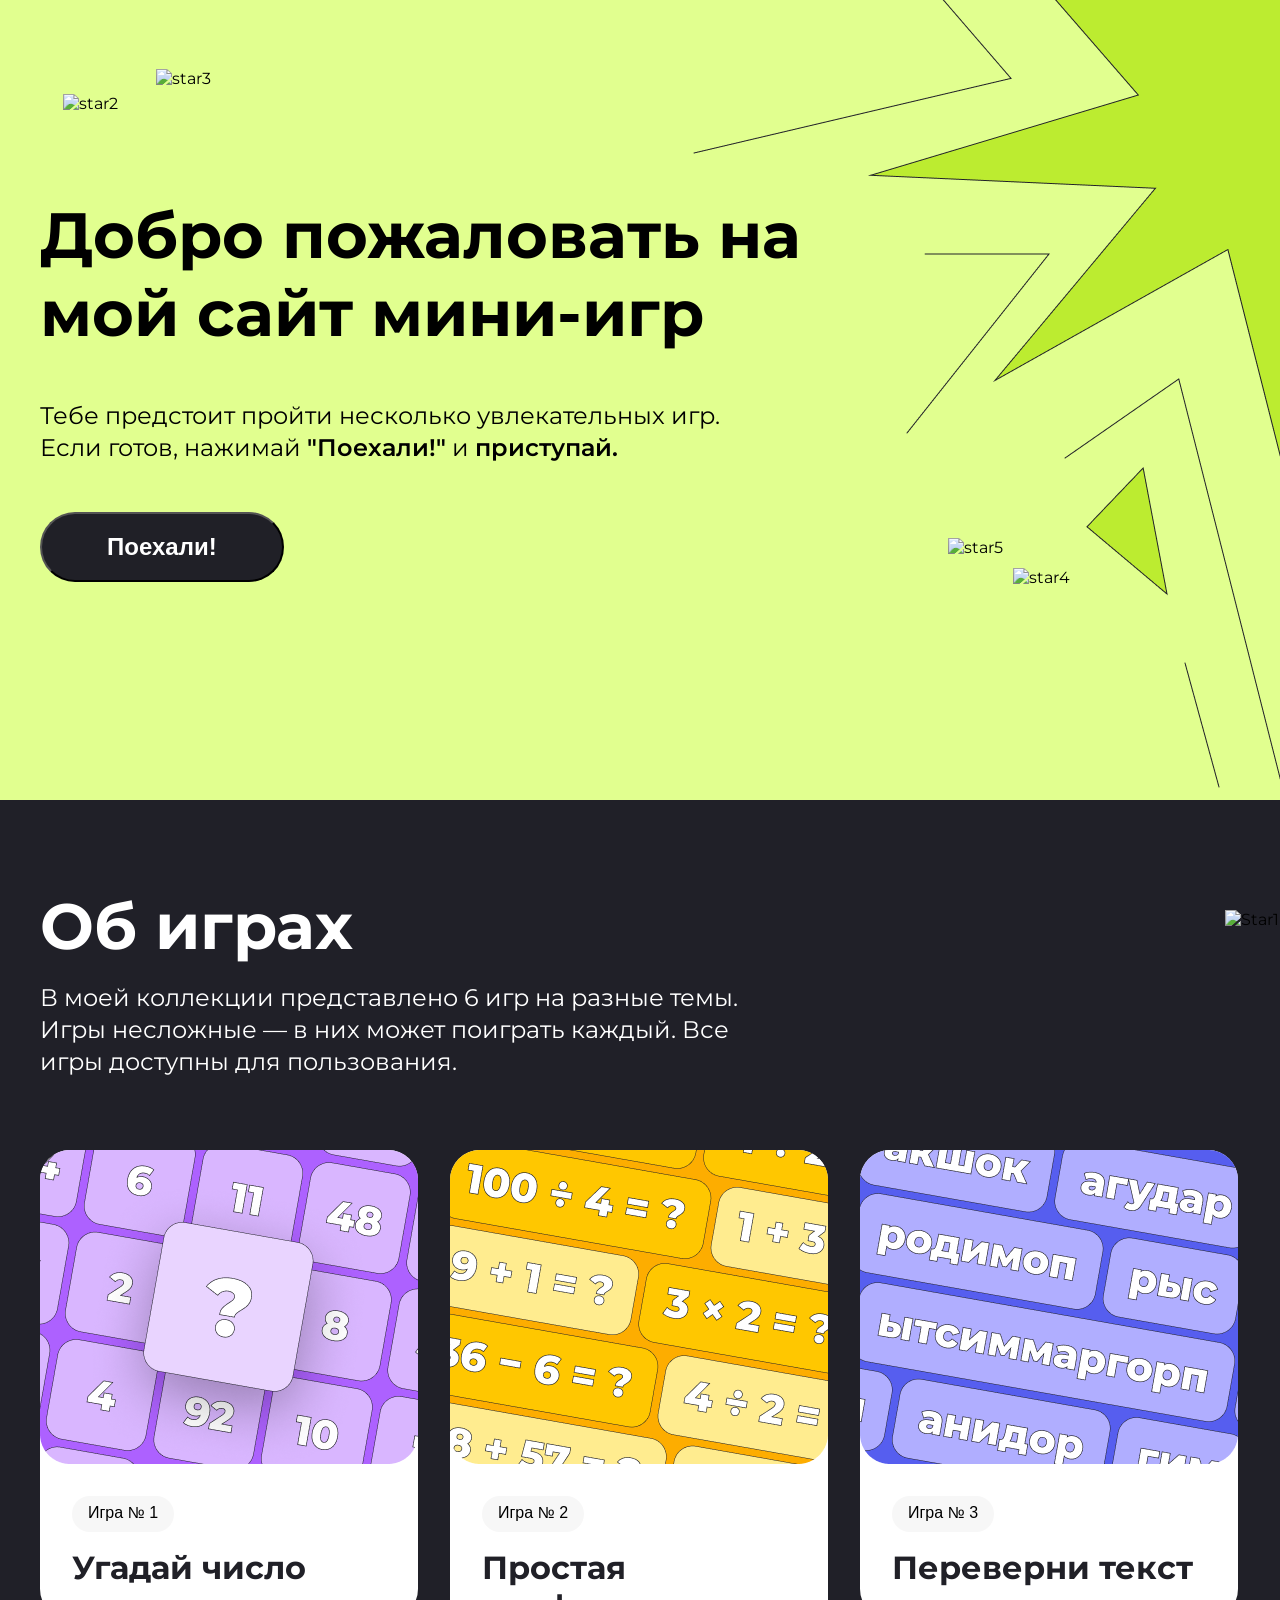
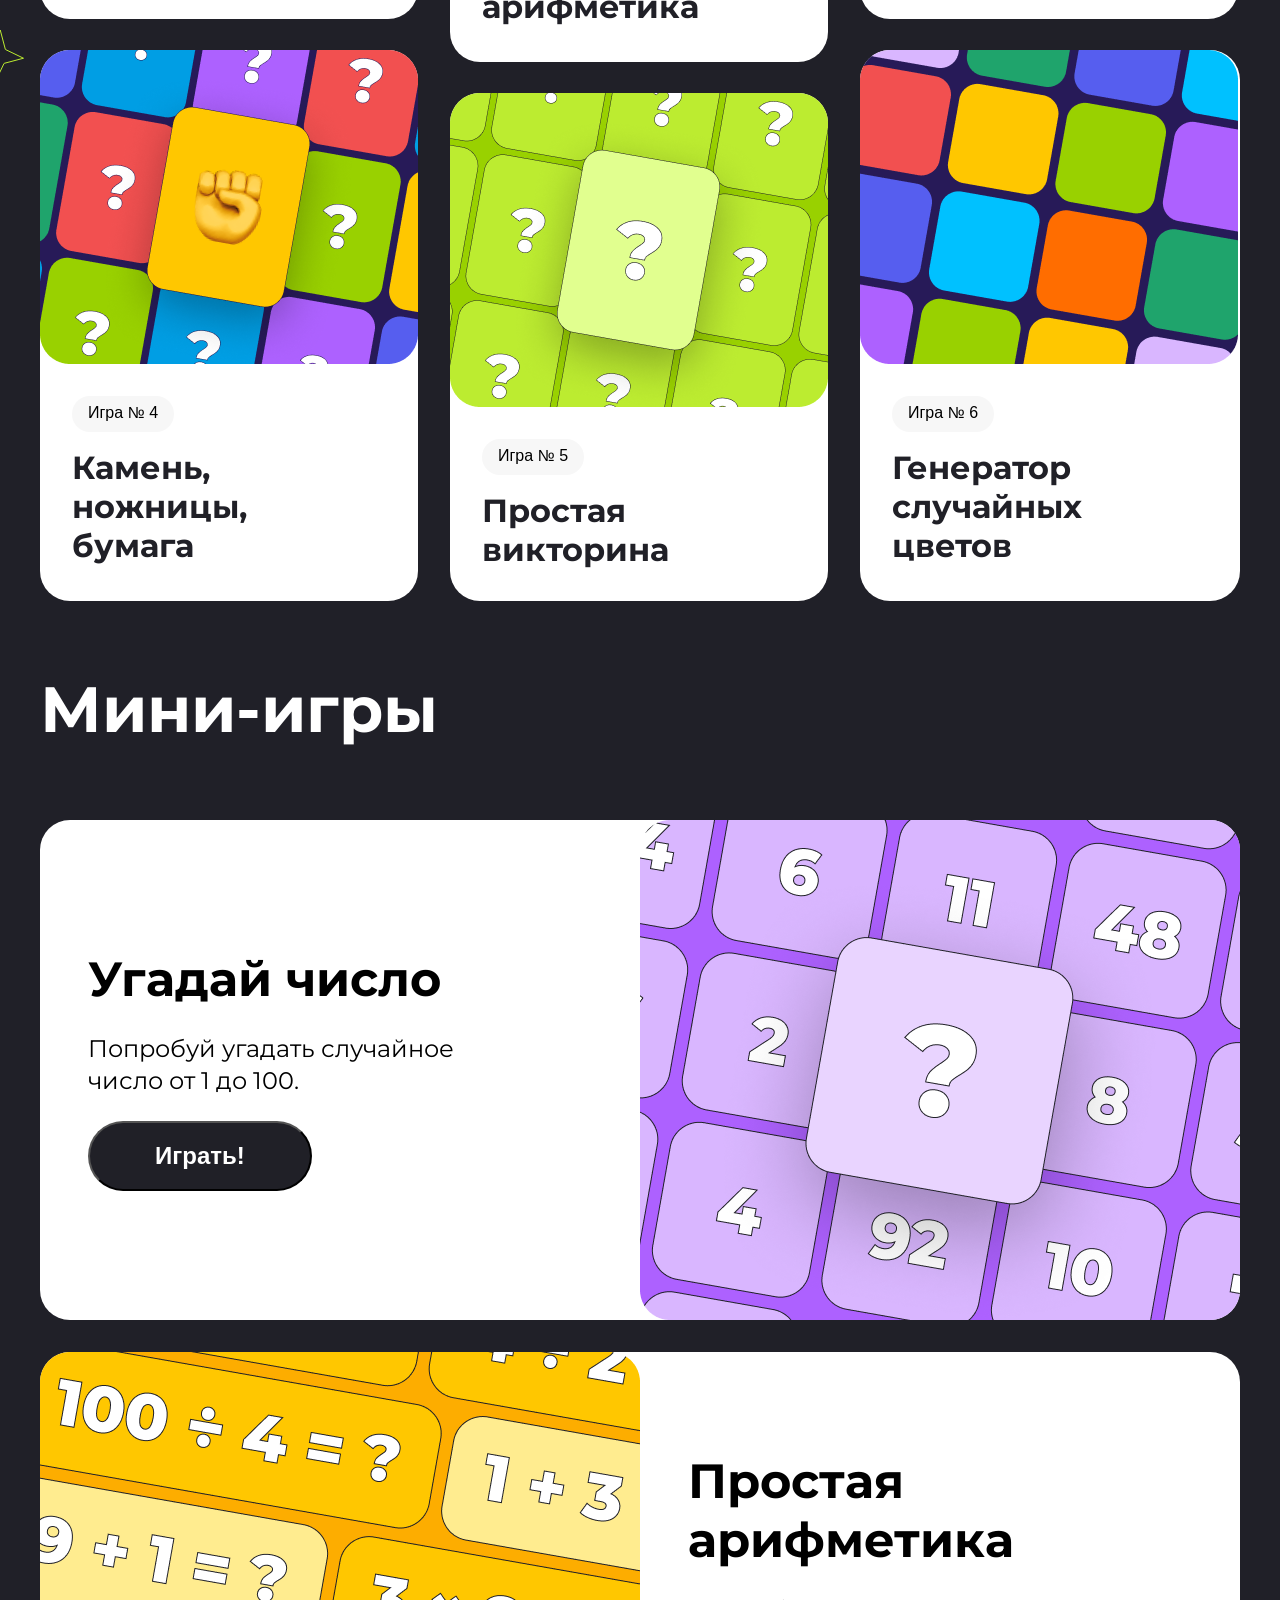
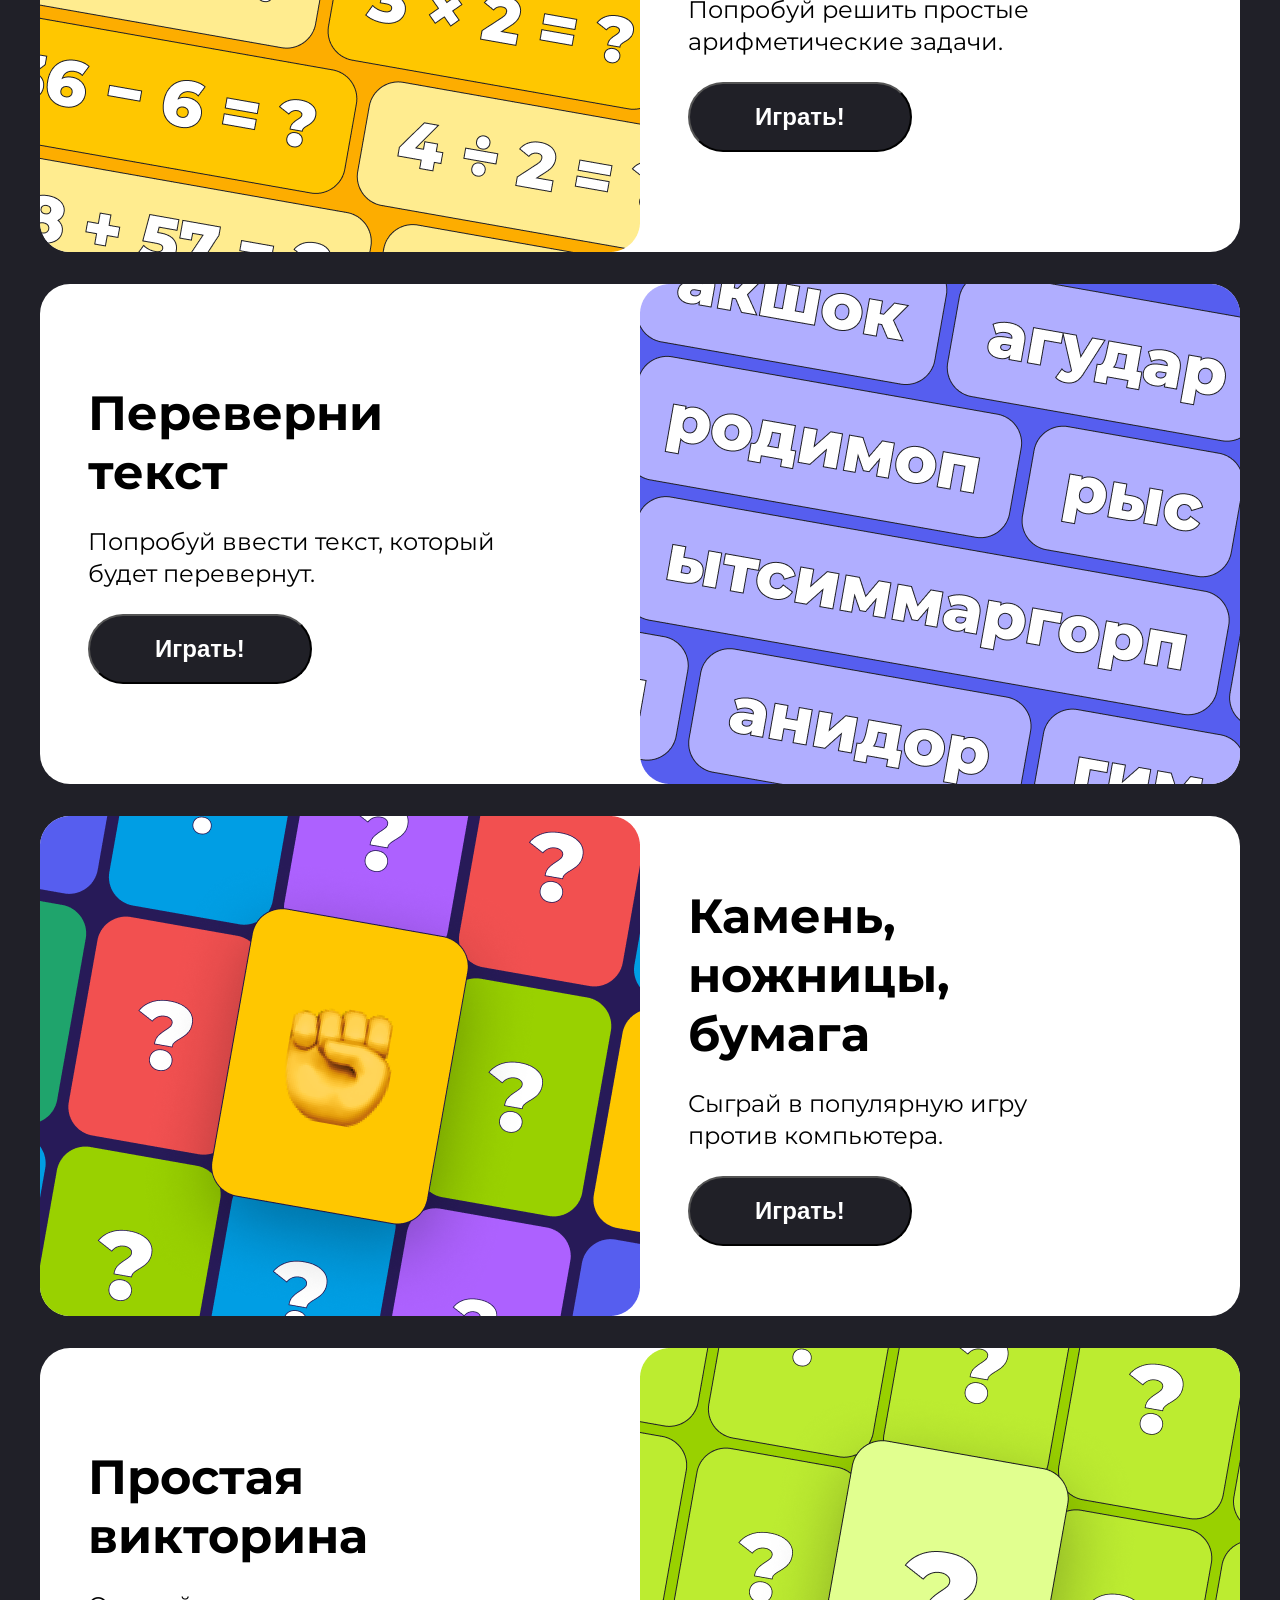
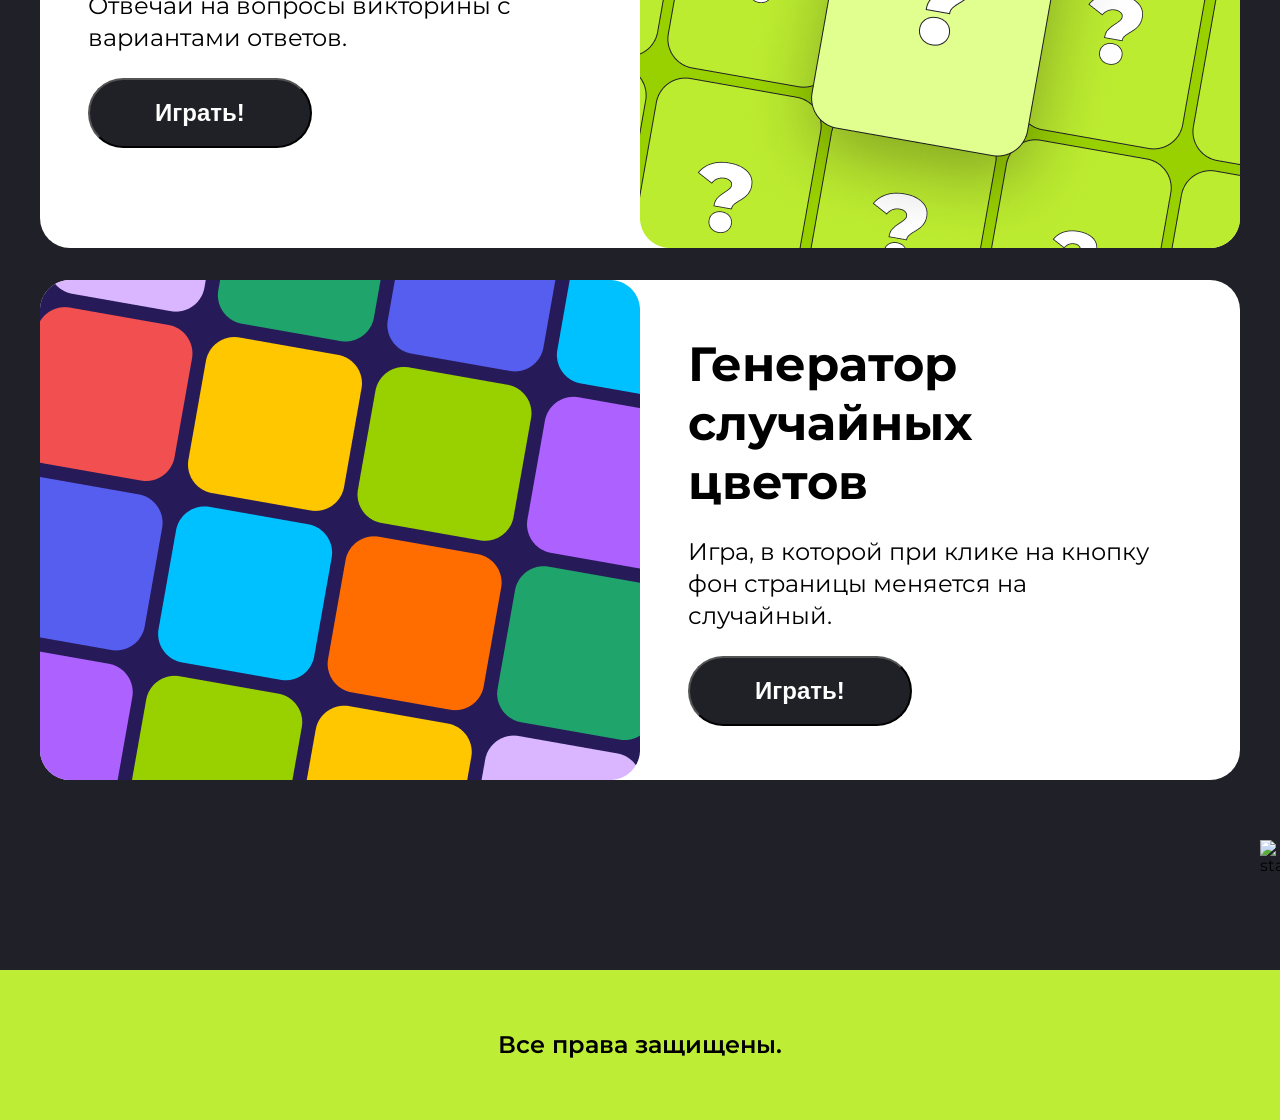
==== index.html @ 82f2ecab "Merge pull request #1 from albahm74/HomeWorkJS-1 Created site for HW-1" ====
<!DOCTYPE html>
<html lang="en">
<head>
    <meta charset="UTF-8">
    <meta name="viewport" content="width=device-width, initial-scale=1.0">
    <title>MiniGamesDoc</title>
    <link rel="preconnect" href="https://fonts.googleapis.com">
    <link rel="preconnect" href="https://fonts.gstatic.com" crossorigin>
    <link href="https://fonts.googleapis.com/css2?family=Montserrat:wght@400;600;700&display=swap" rel="stylesheet">
    <link rel="stylesheet" href="style.css">
</head>
<body>
    <header class="top center">                                    
                    <div class="top__content">
                         <h1 class="top__title">Добро пожаловать
                        на мой сайт мини-игр</h1>
                    <p class="top__text">Тебе предстоит пройти несколько увлекательных игр.
                        Если готов, нажимай <span class="top__text-span">"Поехали!"</span> и <span class="top__text-span">приступай.</span></p>
                    <a href="#textblock__title"><button class="top__button">Поехали!</button></a>
                    </div>                
                    <img class="imgstar2" src="./img/star2.svg" alt="star2"/>               
                    <img class="imgstar3" src="./img/star3.svg" alt="star3"/>            
                    <img class="imgstar5" src="./img/star5.svg" alt="star5"/>
                    <img class="imgstar4" src="./img/star4.svg" alt="star4"/>            
                    <img class="imgbigstar1" src="./img/Group1597880565.png" alt="Group1597880565">
    </header>
        <section class="aboutgames center">            
                <div class="textblock">
                    <H1 id="textblock__title" class="textblock__title">Об играх</H1>
                    <p class="textblock__text">В моей коллекции представлено 6 игр на разные темы.
                        Игры несложные — в них может поиграть каждый.               
                                 Все игры доступны для пользования.</p>
                </div>                        
                    <img class="imgstar1" src="./img/star1.png" alt="Star1">                            
            <div class="cards">
               <div class="boxduo">
                 <a href="#block1"><div class="game">
                    <img class="image" src="./img/ОбложкаКарточки1.png" alt="ОбложкаКарточки1">
                    <div class="game__textbox">
                        <button class="game__button">Игра № 1</button>
                    <h2 class="game__title">Угадай число</h2>
                    </div>                    
                </div></a>
                <a href="#block4"><div class="game">
                    <img class="image" src="./img/ОбложкаКарточки4.png" alt="ОбложкаКарточки4">
                    <div class="game__textbox2">
                        <button class="game__button">Игра № 4</button>
                    <h2 class="game__title">Камень, ножницы, бумага</h2>
                    </div>
                </div></a>
               </div>
                <div class="boxduo">
                    <a href="#block2"><div class="game">
                    <img class="image" src="./img/ОбложкаКарточки2.png" alt="ОбложкаКарточки2">
                    <div class="game__textbox2">
                        <button class="game__button">Игра № 2</button>
                    <h2 class="game__title">Простая арифметика</h2>
                    </div>
                </div></a>
                    <a href="#block5"><div class="game">
                    <img class="image" src="./img/ОбложкаКарточки5.png" alt="ОбложкаКарточки5">
                    <div class="game__textbox">
                        <button class="game__button">Игра № 5</button>
                    <h2 class="game__title">Простая викторина</h2>
                    </div>
                </div></a>
                </div>
                <div class="boxduo">
                    <a href="#block3"><div class="game">
                    <img class="image" src="./img/ОбложкаКарточки3.png" alt="ОбложкаКарточки3">
                    <div class="game__textbox">
                        <button class="game__button">Игра № 3</button>
                    <h2 class="game__title">Переверни текст</h2>
                    </div>
                </div></a>                
                <a href="#block6"><div class="game">
                    <img class="image" src="./img/ОбложкаКарточки6.png" alt="ОбложкаКарточки6">
                    <div class="game__textbox2">
                        <button class="game__button">Игра № 6</button>
                    <h2 class="game__title">Генератор случайных цветов</h2>
                    </div>
                </div></a>
                </div>                
                <img class="imgstar11" src="./img/Star11.svg" alt="star11">                
                <img class="imgstar12" src="./img/Star12.svg" alt="star12">                               
            </div>
        </section>
        <section class="minigames center">
            <h1 class="title">Мини-игры</h1>            
            <div class="content">
            <div id="block1" class="block1">
                <div class="block1__box1">
                    <h2 class="block1__title">Угадай число</h2>
                    <p class="block1__description">Попробуй угадать случайное число от 1 до 100.</p>
                    <button class="block1__button">Играть!</button>
                </div>
                <img class="imageMG" src="./img/ОбложкаКарточкиГ1.png" alt="ОбложкаКарточкиГ1">
            </div>
            <div id="block2" class="block2">
                <img class="imageMG" src="./img/ОбложкаКарточкиГ2.png" alt="ОбложкаКарточкиГ2">
                <div class="block2__box2">
                    <h2 class="block2__title">Простая арифметика</h2>
                    <p class="block2__description">Попробуй решить простые арифметические задачи.</p>
                    <button class="block2__button">Играть!</button>
                </div>                
            </div>
            <div id="block3" class="block3">
                <div class="block3__box3">
                    <h2 class="block3__title">Переверни текст</h2>
                    <p class="block3__description">Попробуй ввести текст, который будет перевернут.</p>
                    <button class="block3__button">Играть!</button>
                </div>
                <img class="imageMG" src="./img/ОбложкаКарточкиГ3.png" alt="ОбложкаКарточкиГ3">
            </div>
            <div id="block4" class="block4">
                <img class="imageMG" src="./img/ОбложкаКарточкиГ4.png" alt="ОбложкаКарточкиГ4">
                <div class="block4__box4">
                    <h2 class="block4__title">Камень, ножницы, бумага</h2>
                    <p class="block4__description">Сыграй в популярную игру против компьютера.</p>
                    <button class="block4__button">Играть!</button>
                </div>                
            </div>
            <div id="block5" class="block5">
                <div class="block5__box5">
                    <h2 class="block5__title">Простая викторина</h2>
                    <p class="block5__description">Отвечай на вопросы викторины с вариантами ответов.</p>
                    <button class="block5__button">Играть!</button>
                </div>
                <img class="imageMG" src="./img/ОбложкаКарточкиГ5.png" alt="ОбложкаКарточкиГ5">
            </div>
            <div id="block6" class="block6">
                <img class="imageMG" src="./img/ОбложкаКарточкиГ6.png" alt="ОбложкаКарточкиГ6">
                <div class="block6__box6">
                    <h2 class="block6__title">Генератор случайных цветов</h2>
                    <p class="block6__description">Игра, в которой при клике на кнопку фон страницы меняется на случайный.</p>
                    <button class="block6__button">Играть!</button>
                </div>                
            </div>
           </div>
            <img class="imgstar7" src="./img/star7.svg" alt="star7"/>
            <img class="imgstar6" src="./img/Star6.svg" alt="Star6"/>           
            <img class="imgstar8" src="./img/Star8.svg" alt="Star8"/>              
            <img class="imgstar10" src="./img/star10.svg" alt="star10"/>                                                                                   
        </section>        
        <footer class="footer center">
            <p class="footer__text">Все права защищены.</p>
        </footer>    
</body>
</html>
---- style.css ----
* {
    margin: 0;
    padding: 0;
}

body {
    font-family: "Montserrat";
}

a {
    text-decoration: none;
}

.center {
    padding-left: calc(50% - 600px);
    padding-right: calc(50% - 600px);
}

.top {
    height: 800px;
    background-image: url(img/Rectangle\ 111002150.jpg);
}

.top__content {
    padding-top: 196px;
    padding-right: 432px;
    display: flex;
    flex-direction: column;
    justify-content: flex-start;
    gap: 48px;
}

.top__title {
    font-weight: 700;
    font-size: 64px;
    line-height: 78px;
}

.top__text {
    padding-right: 48px;
    font-weight: 400;
    font-size: 24px;
    line-height: 32px;
}

.top__text-span {
    font-weight: 600;
}

.top__button {
    padding-top: 16px;
    padding-bottom: 16px;
    padding-left: 65px;
    padding-right: 65px;
    font-size: 24px;
    font-weight: 600;
    line-height: 34px;
    border-radius: 60px;
    color: #ffffff;
    background-color: #202027;
}

.top__button:hover {
    color: #202027;
    background-color: #ffffff;
}

.imgstar2 {
    position: absolute;
    top: 94px;
    left: 63px;
}

.imgstar3 {
    position: absolute;
    top: 69px;
    left: 156px;
}

.imgstar4 {
    position: absolute;
    left: 1013px;
    top: 568px;
}

.imgstar5 {
    position: absolute;
    left: 948px;
    top: 538px;
}

.imgbigstar1 {
    position: absolute;
    top: 0;
    right: 0;
}

.aboutgames {
    position: relative;
    height: 1470px;
    background-image: url(img/Rectangle\ 111002149.jpg);
}

.textblock {  
    padding-top: 94px;
    display: flex;
    flex-direction: column;
    justify-content: flex-start;
    align-items: flex-start;
    gap: 24px;
}

.textblock__title {
    font-weight: 700;
    font-size: 64px;
    line-height: 100%;
    color: #ffffff;
}

.textblock__text {
    padding-right: 450px;
    font-weight: 400;
    font-size: 24px;
    line-height: 32px;
    color: #ffffff;
}

.imgstar1 {
    position: absolute;
    top: 110px;
    right: 1px;
    z-index: 0;
}

.cards {
    position: relative;
    padding-top: 72px;
    display: flex;
    justify-content: center;
    gap: 32px;
}

.boxduo {
    display: flex;
    flex-direction: column;
    justify-content: flex-start;
    align-items: flex-start;
    gap: 31px;
}

.game {
    display: flex;
    flex-direction: column;
    justify-content: flex-start;
    align-items: flex-start;
    background-color: #ffffff;
    border-radius: 30px;
}

.game:hover {
    transform: scale(1.1);
}

.game__textbox {
    display: flex;
    flex-direction: column;
    justify-content: flex-start;
    align-items: flex-start;
    gap: 16px;
    margin-left: 32px;
    margin-right: 32px;
    margin-top: 32px;
    margin-bottom: 32px;
}

.game__title {
    font-weight: 700;
    font-size: 32px;
    line-height: 39px;
    color: #202027;
}

.game__button {
    padding-top: 8px;
    padding-bottom: 10px;
    padding-right: 16px;
    padding-left: 16px;
    font-weight: 500;
    font-size: 16px;
    line-height: 18px;
    border-radius: 52px;
    background-color: #f7f7f7;
    border: none;
}

.game__textbox2 {
    display: flex;
    flex-direction: column;
    justify-content: flex-start;
    align-items: flex-start;
    gap: 16px;
    margin-left: 32px;
    padding-right: 48px;
    margin-top: 32px;
    margin-bottom: 36px;
}

.imgstar11 {
    position: absolute;
    left: -80px;
    top: 490px;
}

.imgstar12 {
    position: absolute;
    left: -70px;
    top: 550px;
}

.minigames {
    position: relative;
    height: 3500px;
    background-image: url(img/Rectangle\ 111002146.jpg);
}

.title {
    padding-bottom: 72px;
    font-weight: 700;
    font-size: 64px;
    line-height: 78px;
    color: #ffffff;
}

.content {
    display: flex;
    flex-direction: column;
    justify-content: flex-start;
    align-items: flex-start;
    gap: 32px;
}

.block1 {
    display: flex;
    justify-content: flex-end;
    align-items: center;
    background-color: #ffffff;
    border-radius: 30px;
}

.block1__box1 {
    display: flex;
    flex-direction: column;
    align-items: flex-start;
    gap: 24px;
    padding-left: 48px;
    padding-right: 128px;
}

.block1__title {
    font-weight: 700;
    font-size: 48px;
    line-height: 59px;
}

.block1__description {
    font-weight: 400;
    font-size: 24px;
    line-height: 32px;
}

.block1__button {
    font-weight: 600;
    font-size: 24px;
    line-height: 34px;
    border-radius: 60px;
    color: #ffffff;
    background-color: #202027;
    padding-top: 16px;
    padding-bottom: 16px;
    padding-left: 65px;
    padding-right: 65px;
}

.block1__button:hover {
    color: #202027;
    background-color: #ffffff;
}

.block2 {
    display: flex;
    justify-content: space-between;
    align-items: center;
    background-color: #ffffff;
    border-radius: 30px;
}

.block2__box2 {
    display: flex;
    flex-direction: column;
    align-items: flex-start;
    gap: 24px;
    padding-left: 48px;
    padding-right: 118px;
}

.block2__title {
    font-weight: 700;
    font-size: 48px;
    line-height: 59px;
}

.block2__description {
    font-weight: 400;
    font-size: 24px;
    line-height: 32px;
}

.block2__button {
    font-weight: 600;
    font-size: 24px;
    line-height: 34px;
    border-radius: 60px;
    color: #ffffff;
    background-color: #202027;
    padding-top: 16px;
    padding-bottom: 16px;
    padding-left: 65px;
    padding-right: 65px;
}

.block2__button:hover {
    color: #202027;
    background-color: #ffffff;
}

.block3 {
    display: flex;
    justify-content: flex-end;
    align-items: center;
    background-color: #ffffff;
    border-radius: 30px;
}

.block3__box3 {
    display: flex;
    flex-direction: column;
    align-items: flex-start;
    gap: 24px;
    padding-left: 48px;
    padding-right: 128px;
}

.block3__title {
    font-weight: 700;
    font-size: 48px;
    line-height: 59px;
}

.block3__description {
    font-weight: 400;
    font-size: 24px;
    line-height: 32px;
}

.block3__button {
    font-weight: 600;
    font-size: 24px;
    line-height: 34px;
    border-radius: 60px;
    color: #ffffff;
    background-color: #202027;
    padding-top: 16px;
    padding-bottom: 16px;
    padding-left: 65px;
    padding-right: 65px;
}

.block3__button:hover {
    color: #202027;
    background-color: #ffffff;
}

.block4 {
    display: flex;
    justify-content: space-between;
    align-items: center;
    background-color: #ffffff;
    border-radius: 30px;
}

.block4__box4 {
    display: flex;
    flex-direction: column;
    align-items: flex-start;
    gap: 24px;
    padding-left: 48px;
    padding-right: 118px;
}

.block4__title {
    font-weight: 700;
    font-size: 48px;
    line-height: 59px;
}

.block4__description {
    font-weight: 400;
    font-size: 24px;
    line-height: 32px;
}

.block4__button {
    font-weight: 600;
    font-size: 24px;
    line-height: 34px;
    border-radius: 60px;
    color: #ffffff;
    background-color: #202027;
    padding-top: 16px;
    padding-bottom: 16px;
    padding-left: 65px;
    padding-right: 65px;
}

.block4__button:hover {
    color: #202027;
    background-color: #ffffff;
}

.block5 {
    display: flex;
    justify-content: flex-end;
    align-items: center;
    background-color: #ffffff;
    border-radius: 30px;
}

.block5__box5 {
    display: flex;
    flex-direction: column;
    align-items: flex-start;
    gap: 24px;
    padding-left: 48px;
    padding-right: 128px;
}

.block5__title {
    font-weight: 700;
    font-size: 48px;
    line-height: 59px;
}

.block5__description {
    font-weight: 400;
    font-size: 24px;
    line-height: 32px;
}

.block5__button {
    font-weight: 600;
    font-size: 24px;
    line-height: 34px;
    border-radius: 60px;
    color: #ffffff;
    background-color: #202027;
    padding-top: 16px;
    padding-bottom: 16px;
    padding-left: 65px;
    padding-right: 65px;
}

.block5__button:hover {
    color: #202027;
    background-color: #ffffff;
}

.block6 {
    display: flex;
    justify-content: space-between;
    align-items: center;
    background-color: #ffffff;
    border-radius: 30px;
}

.block6__box6 {
    display: flex;
    flex-direction: column;
    align-items: flex-start;
    gap: 24px;
    padding-left: 48px;
    padding-right: 78px;
}

.block6__title {
    font-weight: 700;
    font-size: 48px;
    line-height: 59px;
}

.block6__description {
    font-weight: 400;
    font-size: 24px;
    line-height: 32px;
}

.block6__button {
    font-weight: 600;
    font-size: 24px;
    line-height: 34px;
    border-radius: 60px;
    color: #ffffff;
    background-color: #202027;
    padding-top: 16px;
    padding-bottom: 16px;
    padding-left: 65px;
    padding-right: 65px;
}

.block6__button:hover {
    color: #202027;
    background-color: #ffffff;
}

.imgstar7 {
    position: absolute;
    top: 35px;
    left: 1280px;
}

.imgstar6 {
    position: absolute;
    top: 65px;
    left: 1330px;
}

.imgstar10 {
    position: absolute;
    top: 3370px;
    left: 1260px;
}

.imgstar8 {
    position: absolute;
    top: 2100;
    left: 1330px;
}

.footer {
    height: 150px;
    background-image: url(img/Rectangle\ 111002148.jpg);
}

.footer__text {
    padding-top: 60px;
    font-weight: 600;
    font-size: 24px;
    line-height: 29px;
    text-align: center;
}
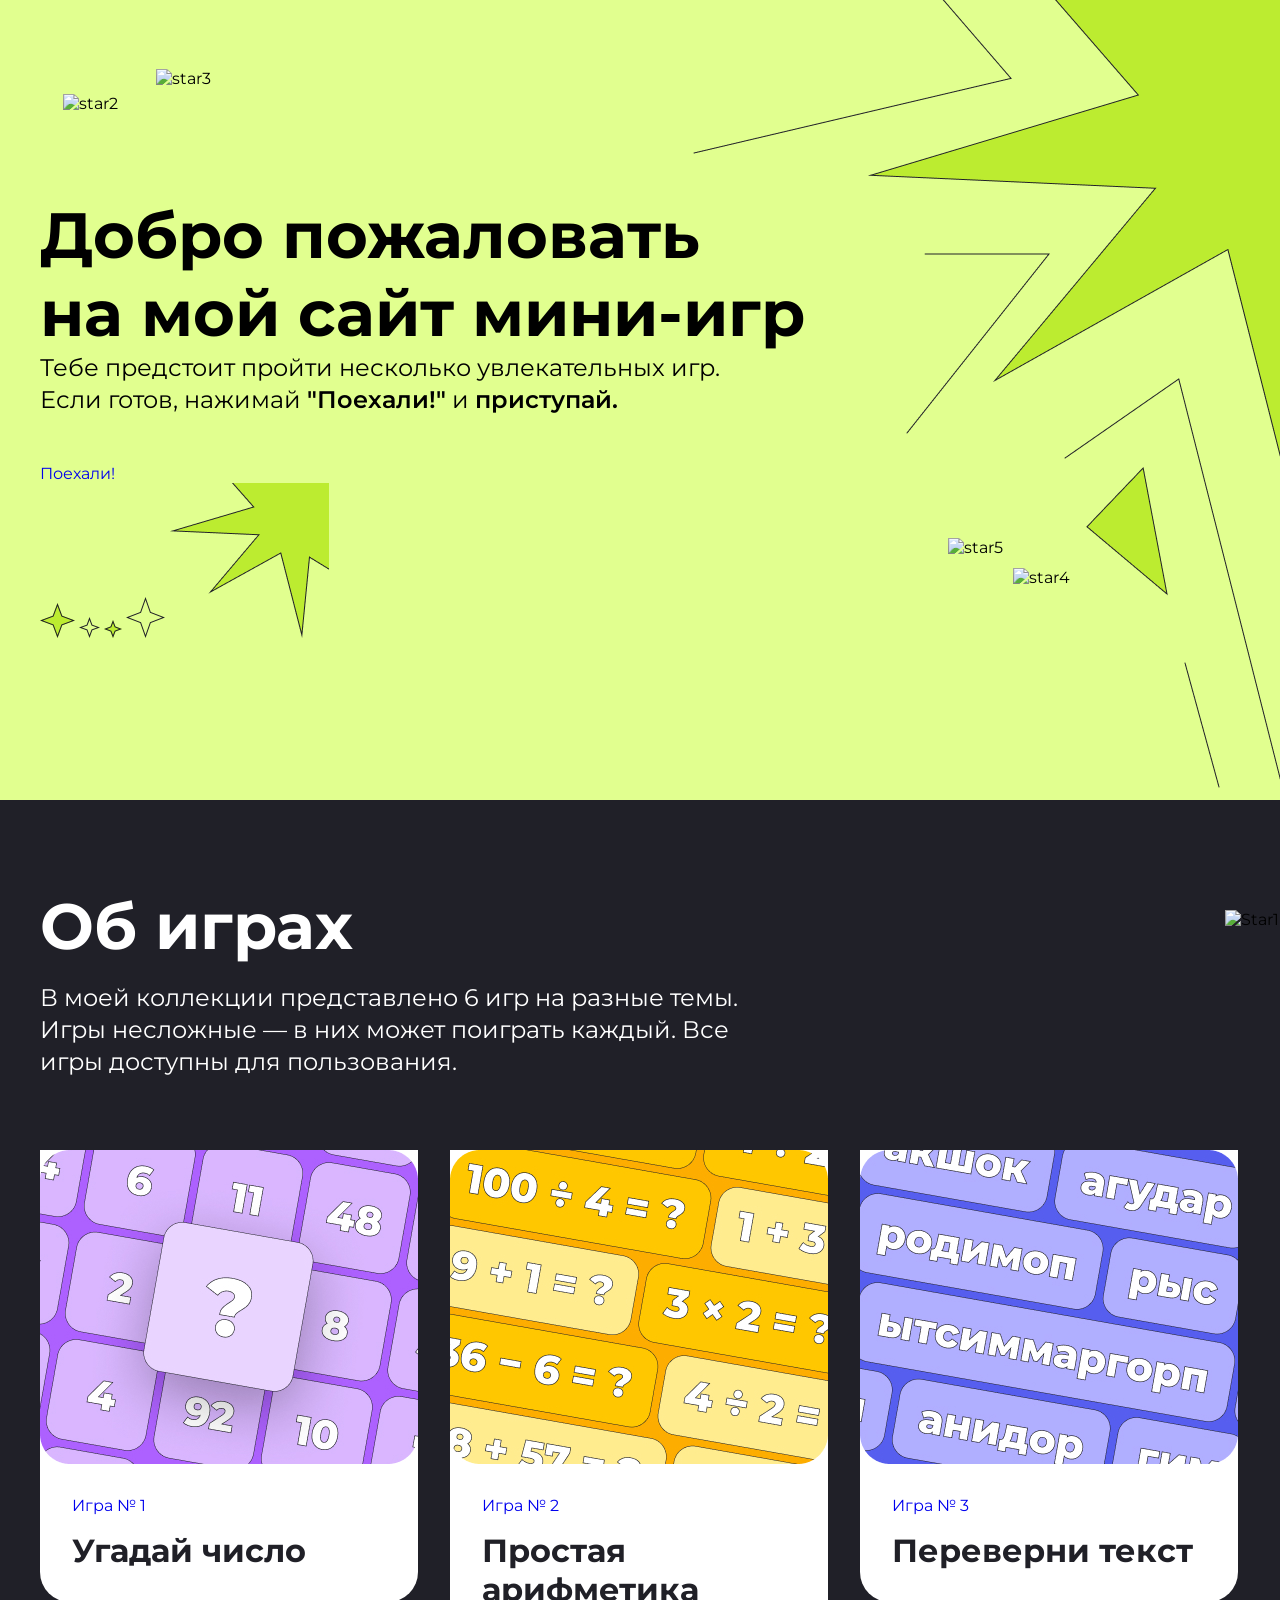
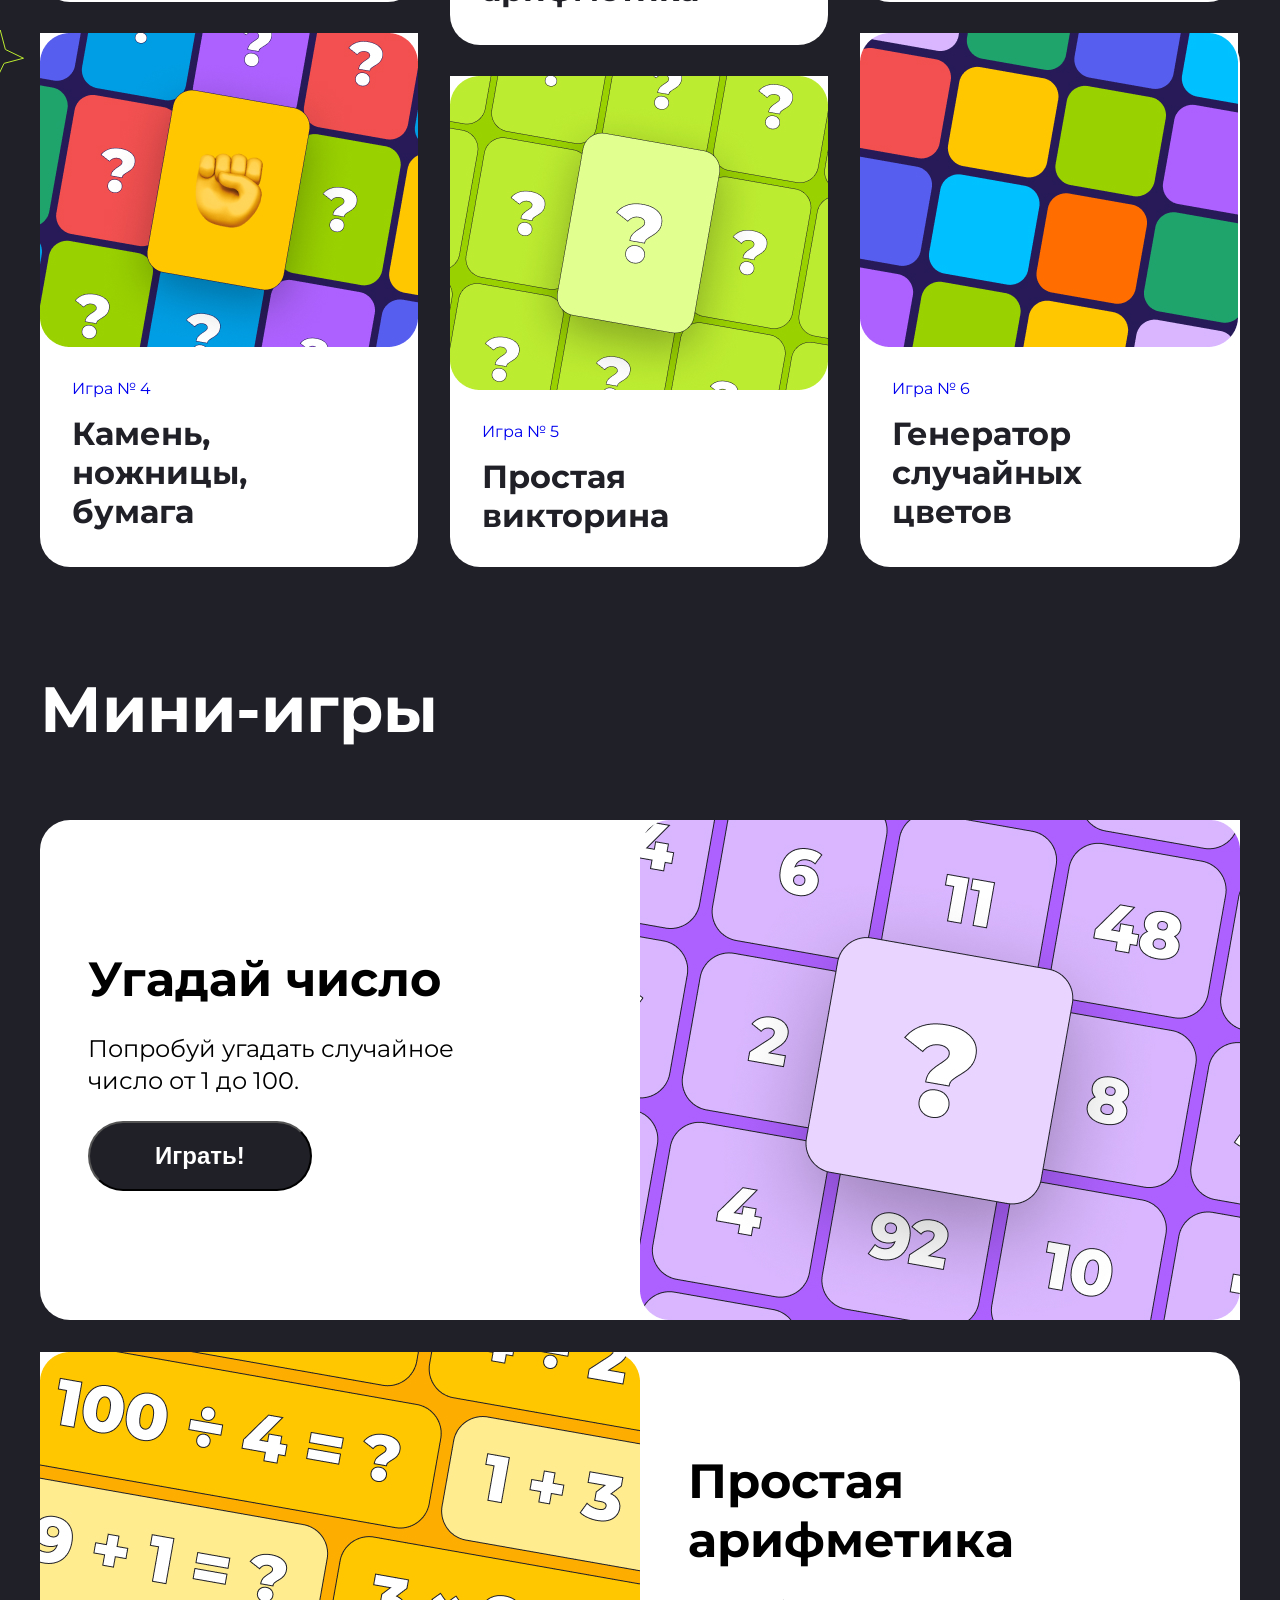
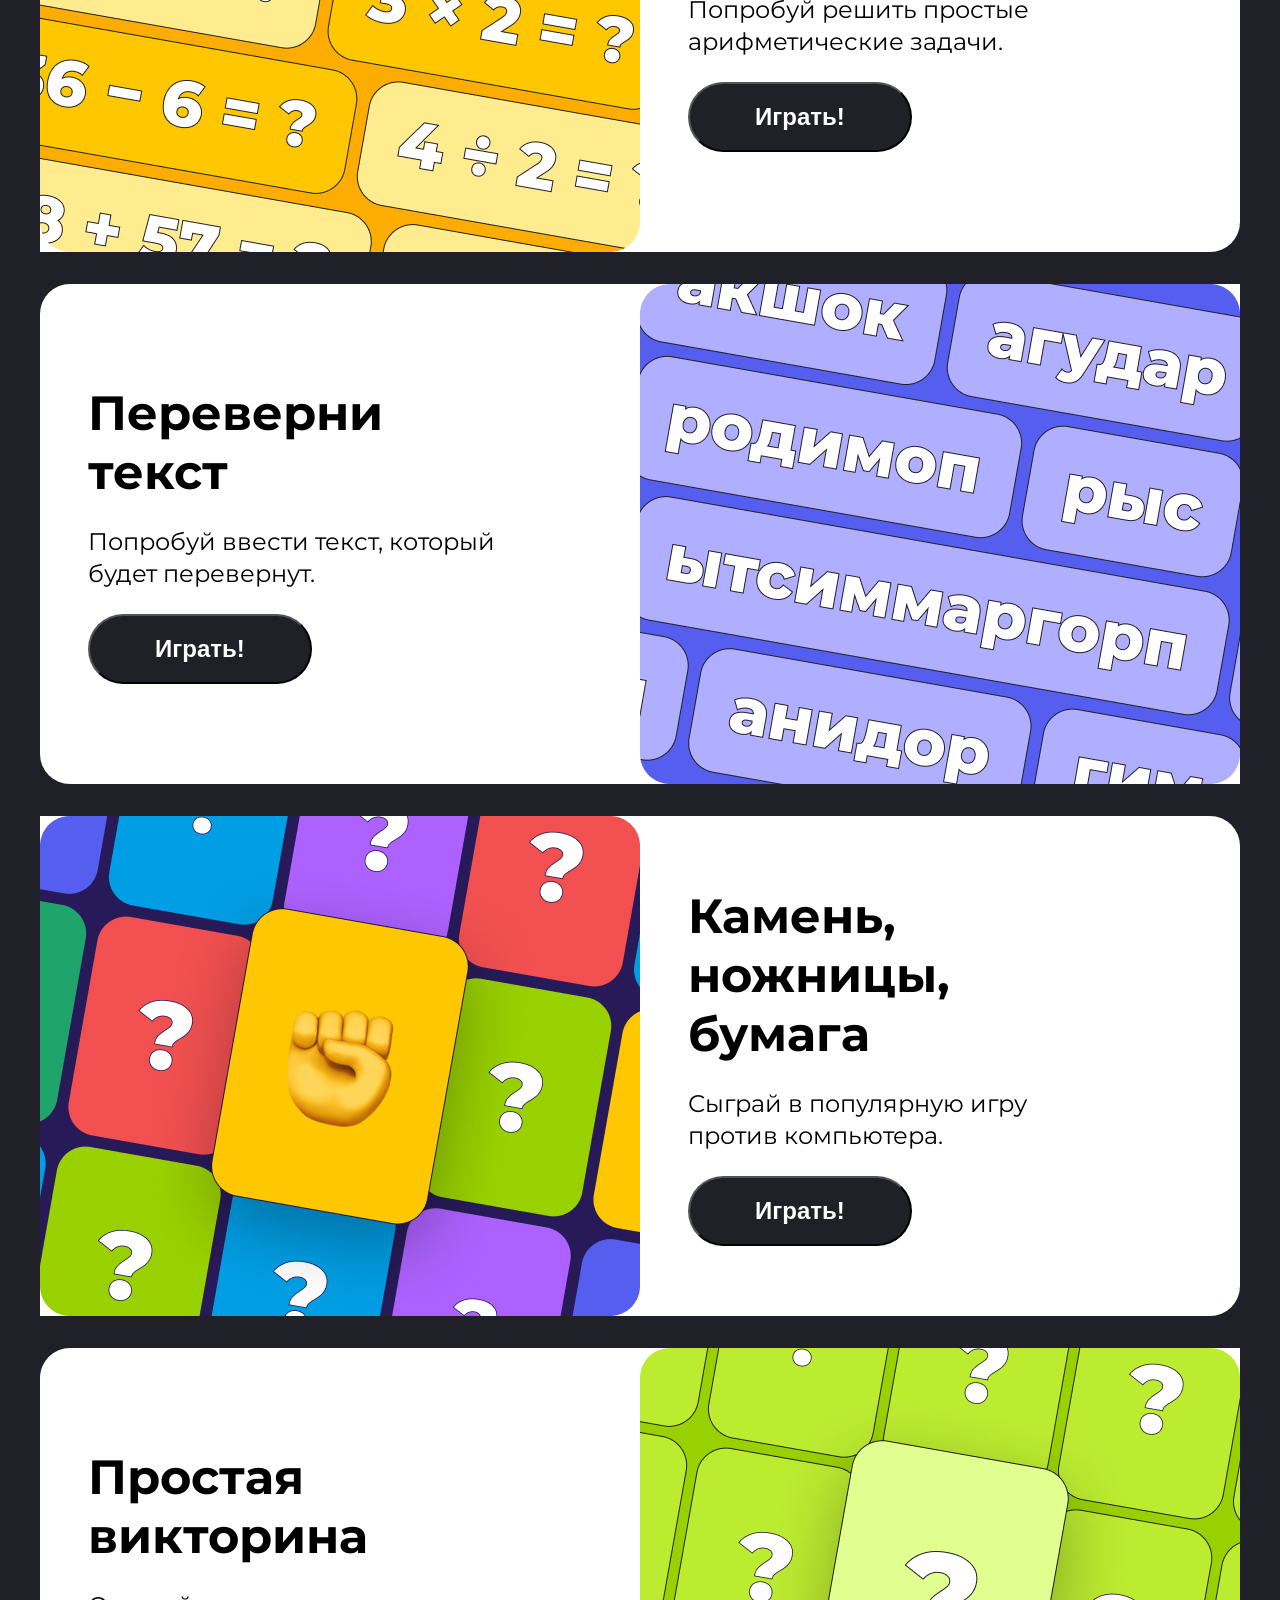
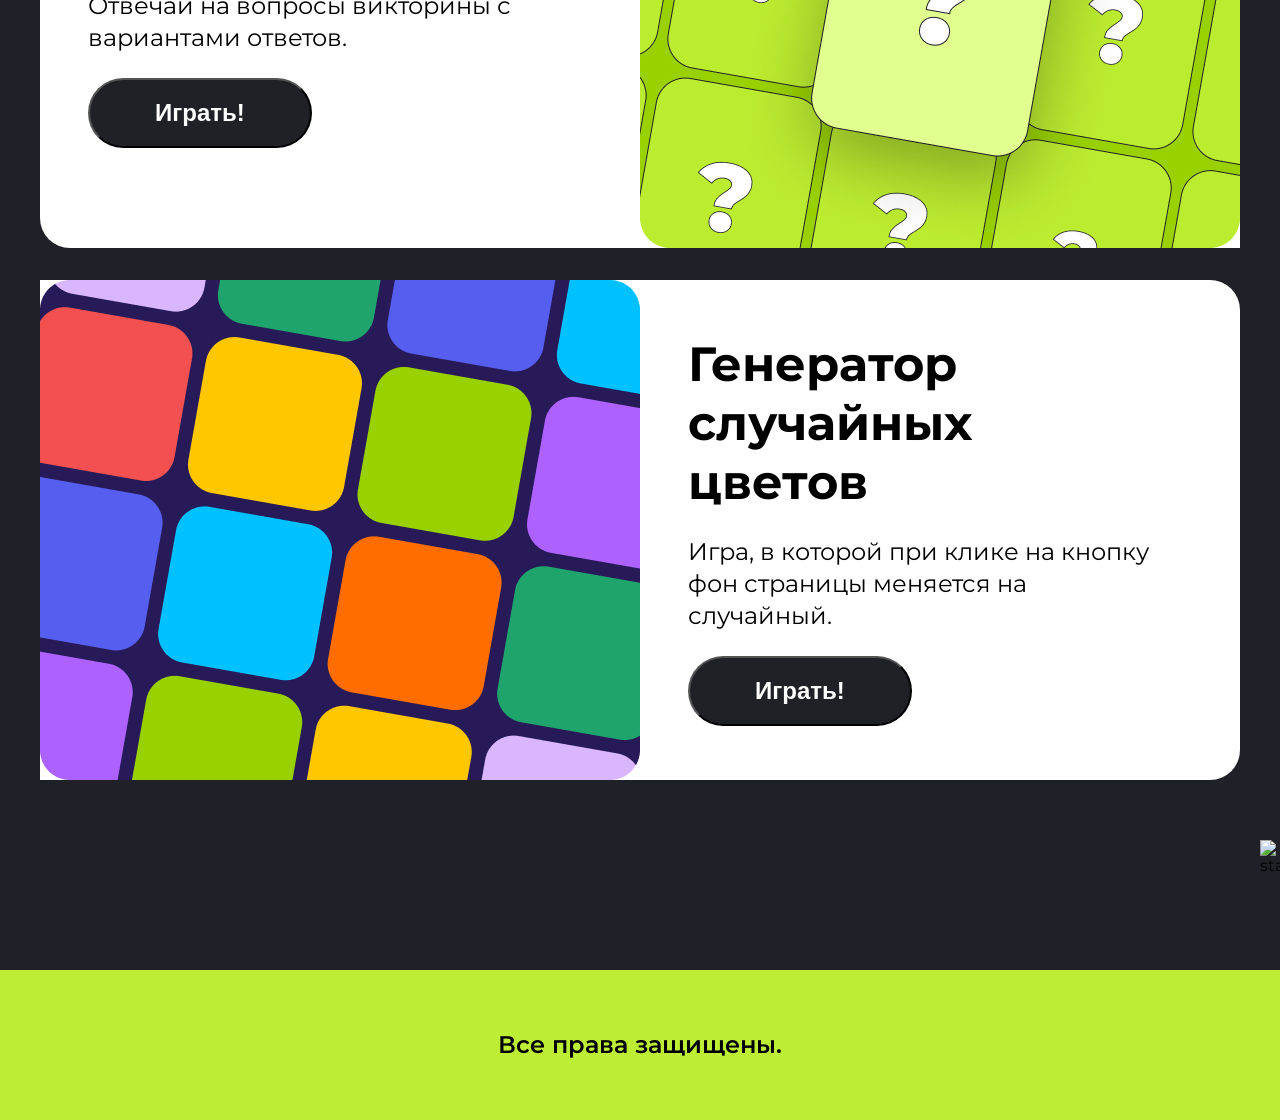
==== commit fa062e09: "made changes to hw-7" ====
--- a/index.html
+++ b/index.html
@@ -12,17 +12,24 @@
 <body>
     <header class="top center">                                    
                     <div class="top__content">
-                         <h1 class="top__title">Добро пожаловать
-                        на мой сайт мини-игр</h1>
-                    <p class="top__text">Тебе предстоит пройти несколько увлекательных игр.
-                        Если готов, нажимай <span class="top__text-span">"Поехали!"</span> и <span class="top__text-span">приступай.</span></p>
-                    <a href="#textblock__title"><button class="top__button">Поехали!</button></a>
-                    </div>                
+                        <div class="top__textblock">
+                             <h1 class="top__title">Добро пожаловать <br>
+                            на мой сайт мини-игр</h1>
+                             <p class="top__text">Тебе предстоит пройти несколько увлекательных игр.
+                            Если готов, нажимай <span class="top__text-span">"Поехали!"</span> и <span class="top__text-span">приступай.</span></p>
+                        </div>
+                        <a href="#textblock__title"><span class="top__link">Поехали!</span></a>
+                    </div>                                    
                     <img class="imgstar2" src="./img/star2.svg" alt="star2"/>               
                     <img class="imgstar3" src="./img/star3.svg" alt="star3"/>            
                     <img class="imgstar5" src="./img/star5.svg" alt="star5"/>
                     <img class="imgstar4" src="./img/star4.svg" alt="star4"/>            
-                    <img class="imgbigstar1" src="./img/Group1597880565.png" alt="Group1597880565">
+                    <img class="imgbigstar1" src="./img/bigStar1.png" alt="bigStar1">
+                    <img class="imgstar2M" src="./img/Star2M.svg" alt="star2M"/>               
+                    <img class="imgstar3M" src="./img/Star3M.svg" alt="star3M"/>            
+                    <img class="imgstar5M" src="./img/Star5M.svg" alt="star5M"/>
+                    <img class="imgstar4M" src="./img/Star4M.svg" alt="star4M"/>
+                    <img class="imgstar1M" src="./img/bigStar2.png" alt="bigStar2"/>
     </header>
         <section class="aboutgames center">            
                 <div class="textblock">
@@ -35,48 +42,48 @@
             <div class="cards">
                <div class="boxduo">
                  <a href="#block1"><div class="game">
-                    <img class="image" src="./img/ОбложкаКарточки1.png" alt="ОбложкаКарточки1">
+                    <img class="game__image" src="./img/cardCover1.jpg" alt="cardCover1">
                     <div class="game__textbox">
-                        <button class="game__button">Игра № 1</button>
+                        <span class="game__number">Игра № 1</span>
                     <h2 class="game__title">Угадай число</h2>
                     </div>                    
                 </div></a>
                 <a href="#block4"><div class="game">
-                    <img class="image" src="./img/ОбложкаКарточки4.png" alt="ОбложкаКарточки4">
+                    <img class="game__image" src="./img/cardCover4.jpg" alt="cardCover4">
                     <div class="game__textbox2">
-                        <button class="game__button">Игра № 4</button>
+                        <span class="game__number">Игра № 4</span>
                     <h2 class="game__title">Камень, ножницы, бумага</h2>
                     </div>
                 </div></a>
                </div>
                 <div class="boxduo">
                     <a href="#block2"><div class="game">
-                    <img class="image" src="./img/ОбложкаКарточки2.png" alt="ОбложкаКарточки2">
+                    <img class="game__image" src="./img/cardCover2.jpg" alt="cardCover2">
                     <div class="game__textbox2">
-                        <button class="game__button">Игра № 2</button>
+                        <span class="game__number">Игра № 2</span>
                     <h2 class="game__title">Простая арифметика</h2>
                     </div>
                 </div></a>
                     <a href="#block5"><div class="game">
-                    <img class="image" src="./img/ОбложкаКарточки5.png" alt="ОбложкаКарточки5">
+                    <img class="game__image" src="./img/cardCover5.jpg" alt="cardCover5">
                     <div class="game__textbox">
-                        <button class="game__button">Игра № 5</button>
+                        <span class="game__number">Игра № 5</span>
                     <h2 class="game__title">Простая викторина</h2>
                     </div>
                 </div></a>
                 </div>
                 <div class="boxduo">
                     <a href="#block3"><div class="game">
-                    <img class="image" src="./img/ОбложкаКарточки3.png" alt="ОбложкаКарточки3">
+                    <img class="game__image" src="./img/cardCover3.jpg" alt="cardCover3">
                     <div class="game__textbox">
-                        <button class="game__button">Игра № 3</button>
+                        <span class="game__number">Игра № 3</span>
                     <h2 class="game__title">Переверни текст</h2>
                     </div>
                 </div></a>                
                 <a href="#block6"><div class="game">
-                    <img class="image" src="./img/ОбложкаКарточки6.png" alt="ОбложкаКарточки6">
+                    <img class="game__image" src="./img/cardCover6.jpg" alt="cardCover6">
                     <div class="game__textbox2">
-                        <button class="game__button">Игра № 6</button>
+                        <span class="game__number">Игра № 6</span>
                     <h2 class="game__title">Генератор случайных цветов</h2>
                     </div>
                 </div></a>
@@ -92,44 +99,44 @@
                 <div class="block1__box1">
                     <h2 class="block1__title">Угадай число</h2>
                     <p class="block1__description">Попробуй угадать случайное число от 1 до 100.</p>
-                    <button class="block1__button">Играть!</button>
+                    <button class="block1__button" id="startGame1">Играть!</button>
                 </div>
-                <img class="imageMG" src="./img/ОбложкаКарточкиГ1.png" alt="ОбложкаКарточкиГ1">
+                <img class="imageMG" src="./img/cardCoverG1.jpg" alt="cardCoverG1">
             </div>
             <div id="block2" class="block2">
-                <img class="imageMG" src="./img/ОбложкаКарточкиГ2.png" alt="ОбложкаКарточкиГ2">
+                <img class="imageMG" src="./img/cardCoverG2.jpg" alt="cardCoverG2">
                 <div class="block2__box2">
                     <h2 class="block2__title">Простая арифметика</h2>
                     <p class="block2__description">Попробуй решить простые арифметические задачи.</p>
-                    <button class="block2__button">Играть!</button>
+                    <button class="block2__button" id="askQuestion">Играть!</button>
                 </div>                
             </div>
             <div id="block3" class="block3">
                 <div class="block3__box3">
                     <h2 class="block3__title">Переверни текст</h2>
                     <p class="block3__description">Попробуй ввести текст, который будет перевернут.</p>
-                    <button class="block3__button">Играть!</button>
+                    <button class="block3__button" id="reverseText">Играть!</button>
                 </div>
-                <img class="imageMG" src="./img/ОбложкаКарточкиГ3.png" alt="ОбложкаКарточкиГ3">
+                <img class="imageMG" src="./img/cardCoverG3.jpg" alt="cardCoverG3">
             </div>
             <div id="block4" class="block4">
-                <img class="imageMG" src="./img/ОбложкаКарточкиГ4.png" alt="ОбложкаКарточкиГ4">
+                <img class="imageMG" src="./img/cardCoverG4.jpg" alt="cardCoverG4">
                 <div class="block4__box4">
                     <h2 class="block4__title">Камень, ножницы, бумага</h2>
                     <p class="block4__description">Сыграй в популярную игру против компьютера.</p>
-                    <button class="block4__button">Играть!</button>
+                    <button class="block4__button"id="playGame">Играть!</button>
                 </div>                
             </div>
             <div id="block5" class="block5">
                 <div class="block5__box5">
                     <h2 class="block5__title">Простая викторина</h2>
                     <p class="block5__description">Отвечай на вопросы викторины с вариантами ответов.</p>
-                    <button class="block5__button">Играть!</button>
+                    <button class="block5__button" id="runQuiz">Играть!</button>
                 </div>
-                <img class="imageMG" src="./img/ОбложкаКарточкиГ5.png" alt="ОбложкаКарточкиГ5">
+                <img class="imageMG" src="./img/cardCoverG5.jpg" alt="cardCoverG5">
             </div>
             <div id="block6" class="block6">
-                <img class="imageMG" src="./img/ОбложкаКарточкиГ6.png" alt="ОбложкаКарточкиГ6">
+                <img class="imageMG" src="./img/cardCoverG6.jpg" alt="cardCoverG6">
                 <div class="block6__box6">
                     <h2 class="block6__title">Генератор случайных цветов</h2>
                     <p class="block6__description">Игра, в которой при клике на кнопку фон страницы меняется на случайный.</p>
@@ -144,6 +151,11 @@
         </section>        
         <footer class="footer center">
             <p class="footer__text">Все права защищены.</p>
-        </footer>    
+        </footer>
+        <script src="g1.js"></script>
+        <script src="g2.js"></script>
+        <script src="g3.js"></script>
+        <script src="g4.js"></script>
+        <script src="g5.js"></script>     
 </body>
 </html>
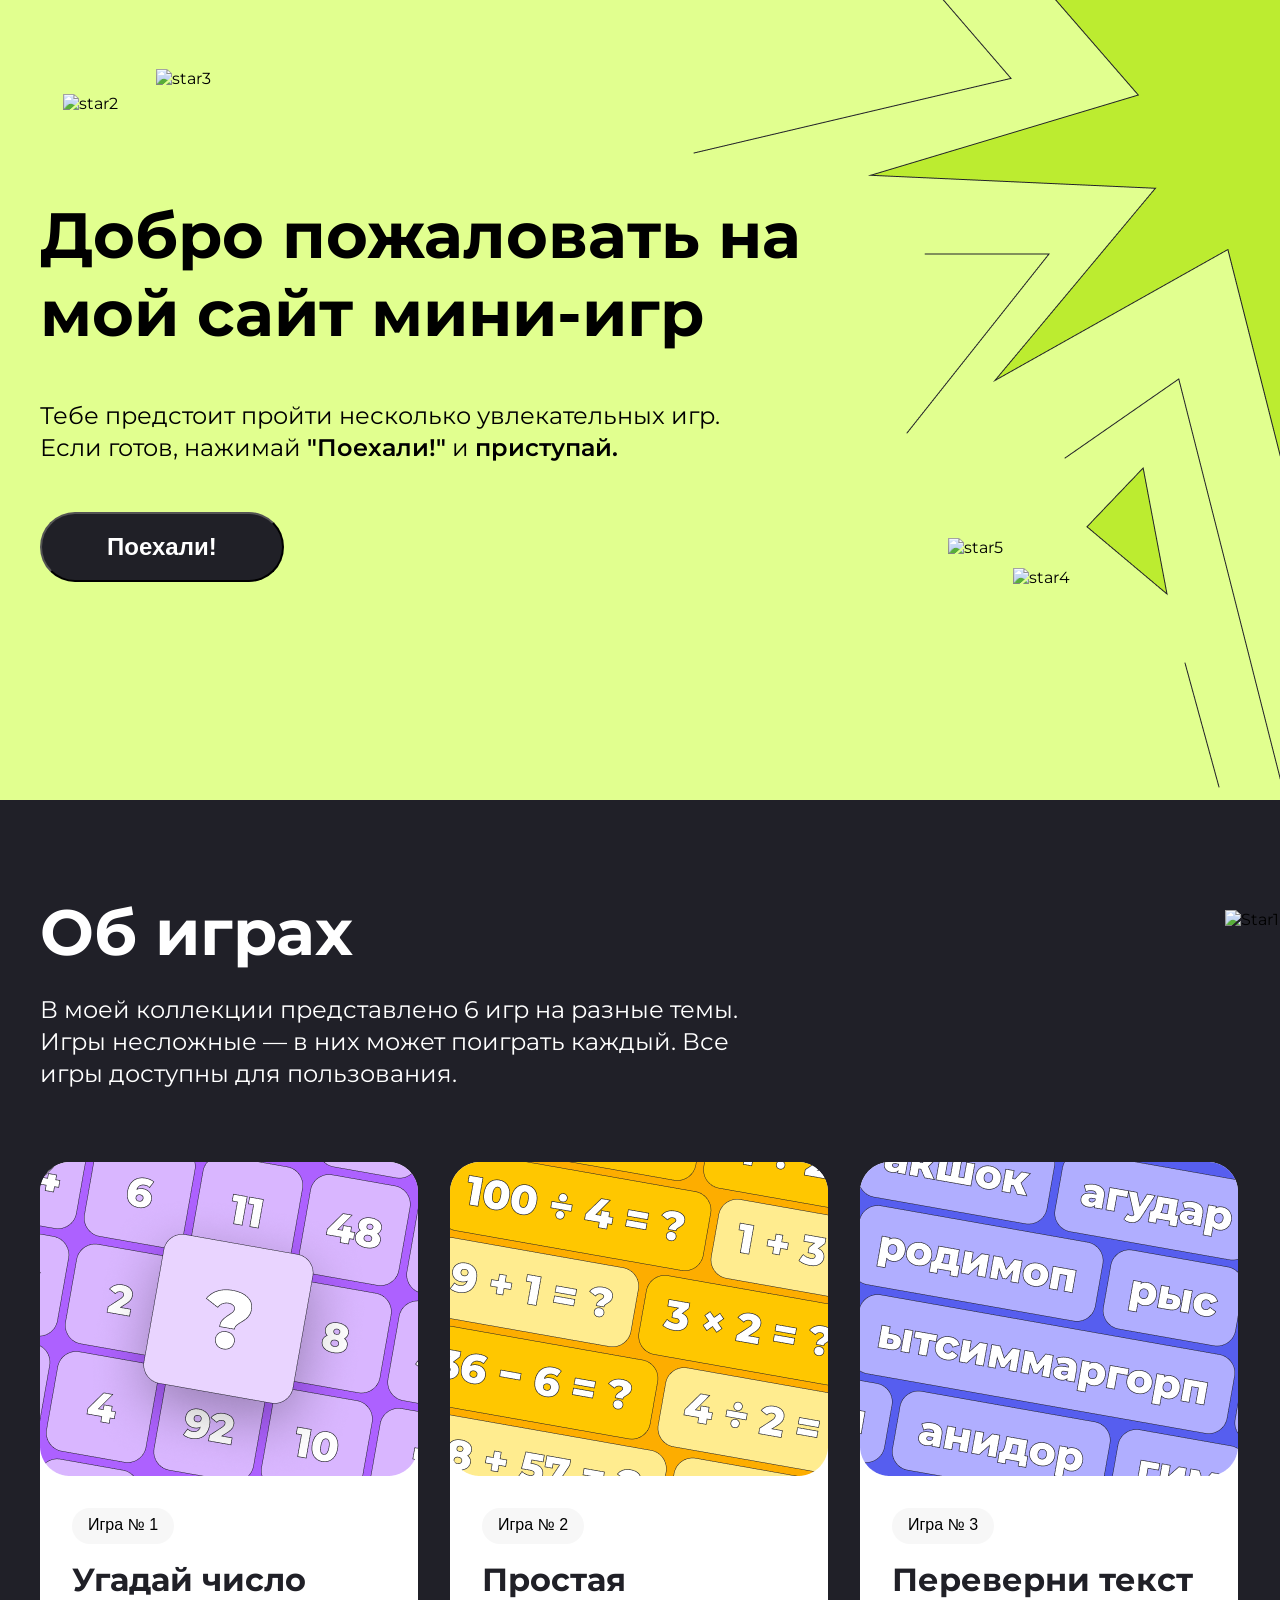
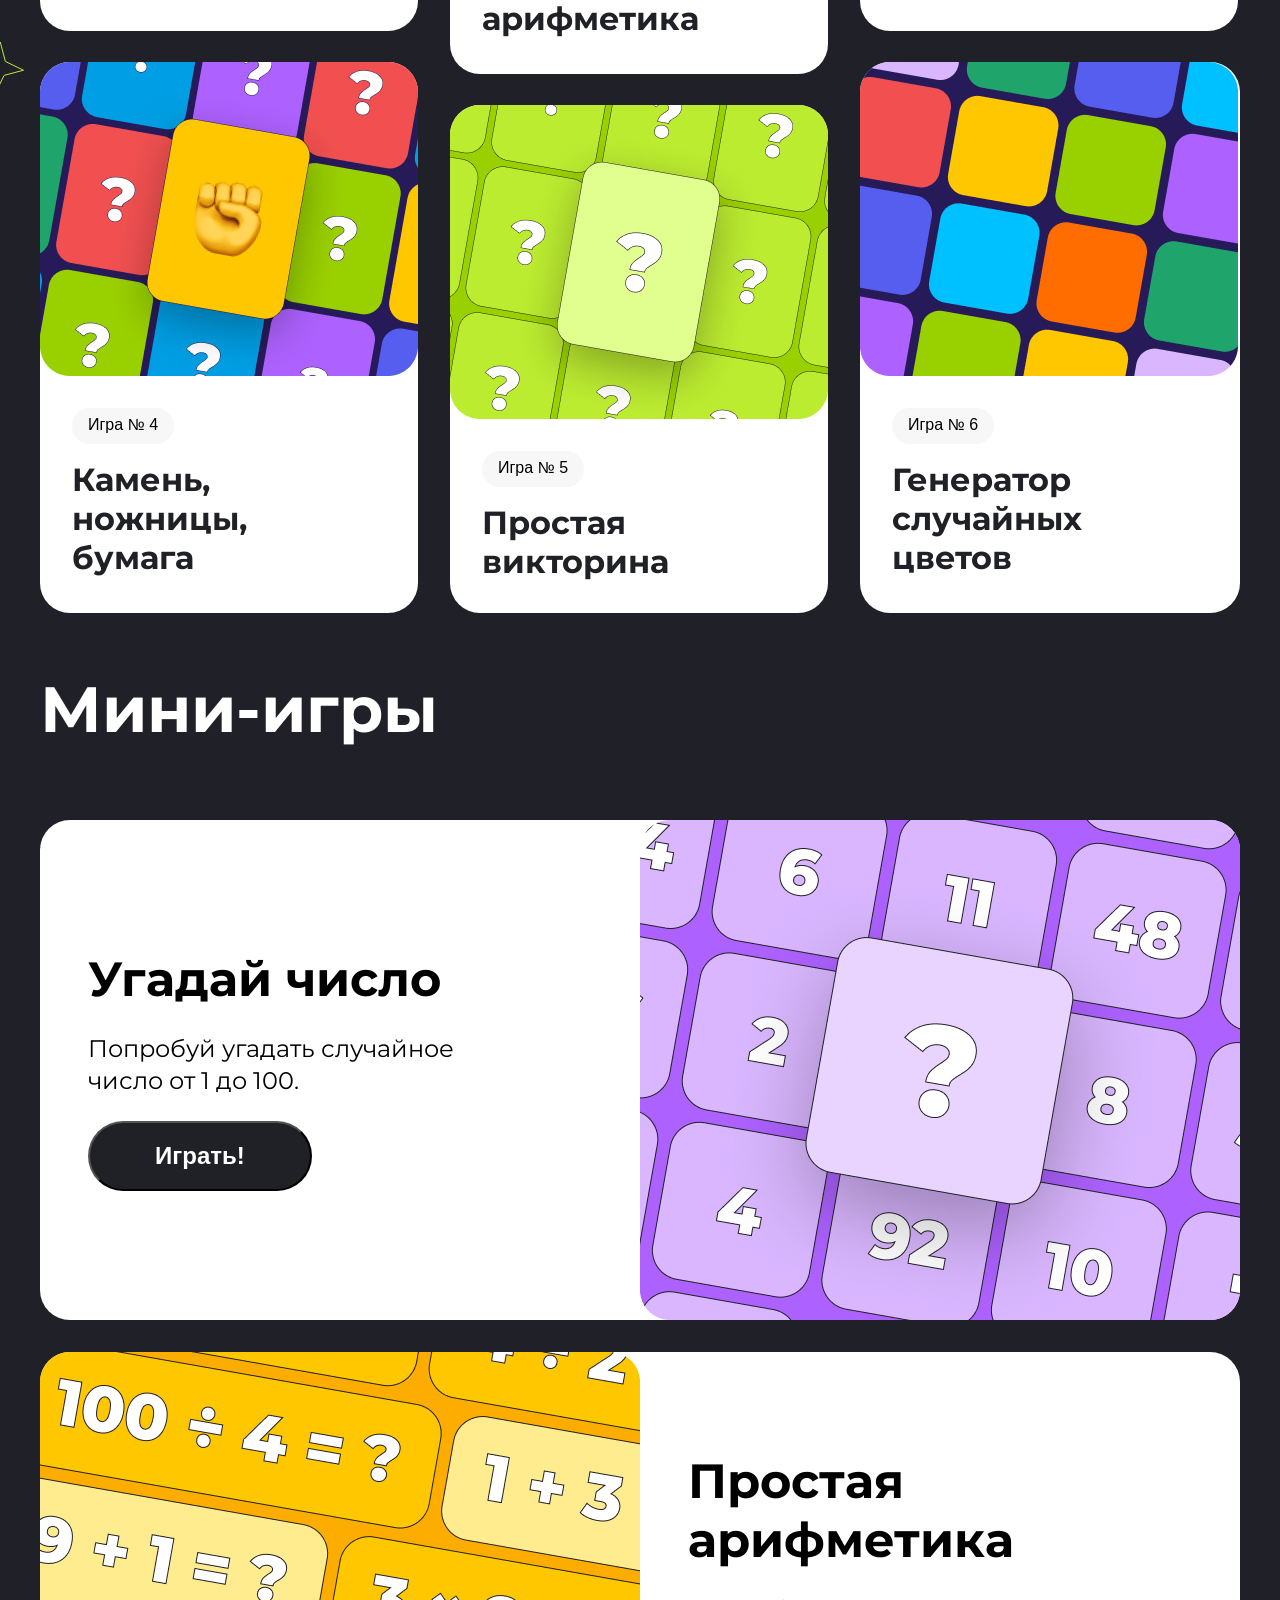
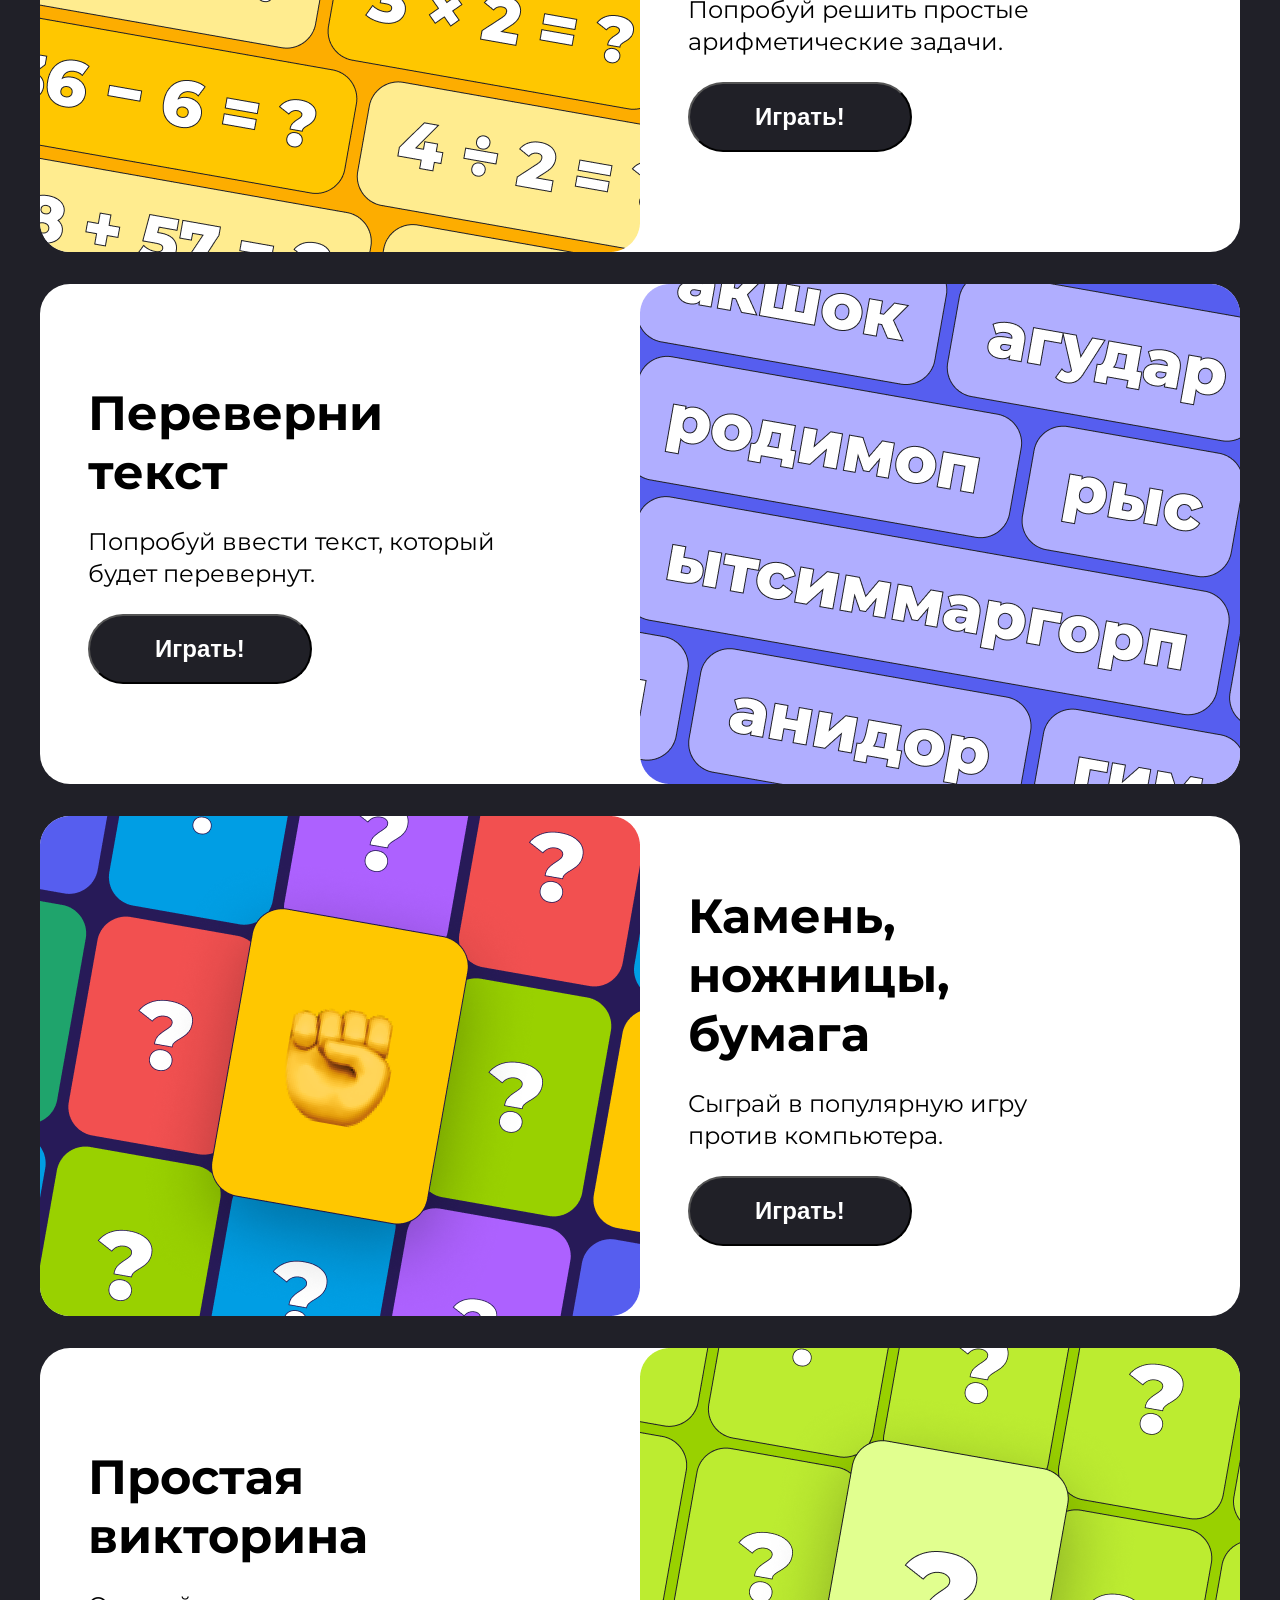
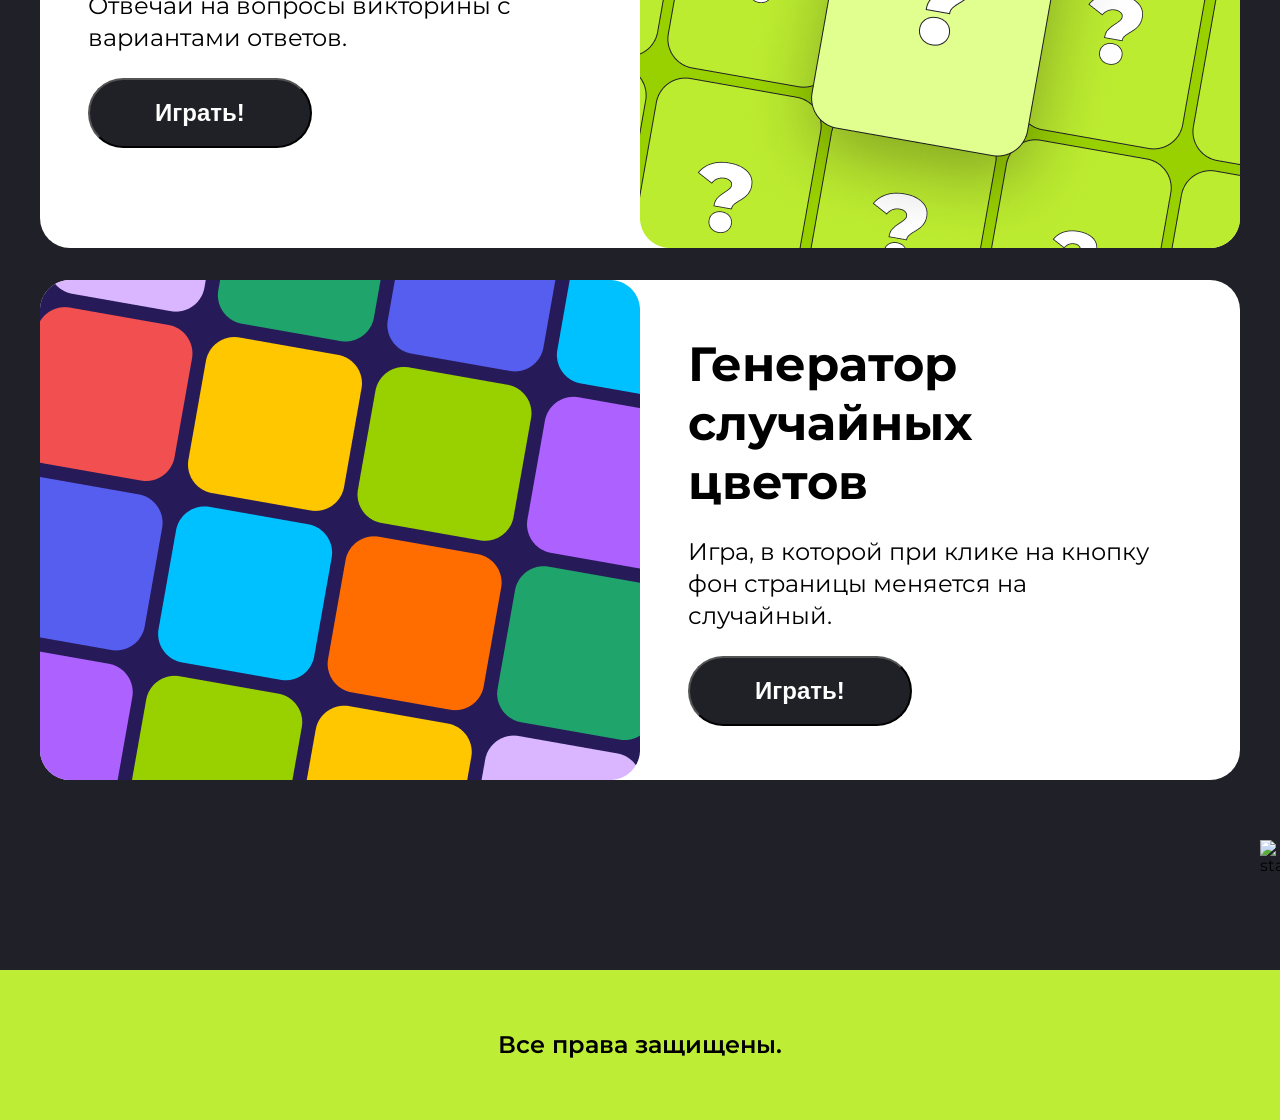
==== commit 656fff4b: "Merge branch 'main' into hwjs-2" ====
--- a/index.html
+++ b/index.html
@@ -12,24 +12,22 @@
 <body>
     <header class="top center">                                    
                     <div class="top__content">
-                        <div class="top__textblock">
-                             <h1 class="top__title">Добро пожаловать <br>
-                            на мой сайт мини-игр</h1>
-                             <p class="top__text">Тебе предстоит пройти несколько увлекательных игр.
-                            Если готов, нажимай <span class="top__text-span">"Поехали!"</span> и <span class="top__text-span">приступай.</span></p>
-                        </div>
-                        <a href="#textblock__title"><span class="top__link">Поехали!</span></a>
-                    </div>                                    
+                         <h1 class="top__title">Добро пожаловать
+                        на мой сайт мини-игр</h1>
+                    <p class="top__text">Тебе предстоит пройти несколько увлекательных игр.
+                        Если готов, нажимай <span class="top__text-span">"Поехали!"</span> и <span class="top__text-span">приступай.</span></p>
+                    <a href="#textblock__title"><button class="top__button">Поехали!</button></a>
+                    </div>                
                     <img class="imgstar2" src="./img/star2.svg" alt="star2"/>               
                     <img class="imgstar3" src="./img/star3.svg" alt="star3"/>            
                     <img class="imgstar5" src="./img/star5.svg" alt="star5"/>
                     <img class="imgstar4" src="./img/star4.svg" alt="star4"/>            
-                    <img class="imgbigstar1" src="./img/bigStar1.png" alt="bigStar1">
+                    <img class="imgbigstar1" src="./img/Group1597880565.png" alt="Group1597880565">
                     <img class="imgstar2M" src="./img/Star2M.svg" alt="star2M"/>               
                     <img class="imgstar3M" src="./img/Star3M.svg" alt="star3M"/>            
                     <img class="imgstar5M" src="./img/Star5M.svg" alt="star5M"/>
                     <img class="imgstar4M" src="./img/Star4M.svg" alt="star4M"/>
-                    <img class="imgstar1M" src="./img/bigStar2.png" alt="bigStar2"/>
+                    <img class="imgstar1M" src="./img/VectorM.png" alt="star1M"/>
     </header>
         <section class="aboutgames center">            
                 <div class="textblock">
@@ -42,48 +40,48 @@
             <div class="cards">
                <div class="boxduo">
                  <a href="#block1"><div class="game">
-                    <img class="game__image" src="./img/cardCover1.jpg" alt="cardCover1">
+                    <img class="game__image" src="./img/ОбложкаКарточки1.png" alt="ОбложкаКарточки1">                  
                     <div class="game__textbox">
-                        <span class="game__number">Игра № 1</span>
+                        <button class="game__button">Игра № 1</button>
                     <h2 class="game__title">Угадай число</h2>
                     </div>                    
                 </div></a>
                 <a href="#block4"><div class="game">
-                    <img class="game__image" src="./img/cardCover4.jpg" alt="cardCover4">
+                    <img class="game__image" src="./img/ОбложкаКарточки4.png" alt="ОбложкаКарточки4">        
                     <div class="game__textbox2">
-                        <span class="game__number">Игра № 4</span>
+                        <button class="game__button">Игра № 4</button>
                     <h2 class="game__title">Камень, ножницы, бумага</h2>
                     </div>
                 </div></a>
                </div>
                 <div class="boxduo">
                     <a href="#block2"><div class="game">
-                    <img class="game__image" src="./img/cardCover2.jpg" alt="cardCover2">
-                    <div class="game__textbox2">
-                        <span class="game__number">Игра № 2</span>
+                    <img class="game__image" src="./img/ОбложкаКарточки2.png" alt="ОбложкаКарточки2">
+                        <div class="game__textbox2">
+                        <button class="game__button">Игра № 2</button>
                     <h2 class="game__title">Простая арифметика</h2>
                     </div>
                 </div></a>
                     <a href="#block5"><div class="game">
-                    <img class="game__image" src="./img/cardCover5.jpg" alt="cardCover5">
+                    <img class="game__image" src="./img/ОбложкаКарточки5.png" alt="ОбложкаКарточки5">                
                     <div class="game__textbox">
-                        <span class="game__number">Игра № 5</span>
+                        <button class="game__button">Игра № 5</button>
                     <h2 class="game__title">Простая викторина</h2>
                     </div>
                 </div></a>
                 </div>
                 <div class="boxduo">
                     <a href="#block3"><div class="game">
-                    <img class="game__image" src="./img/cardCover3.jpg" alt="cardCover3">
+                    <img class="game__image" src="./img/ОбложкаКарточки3.png" alt="ОбложкаКарточки3">                
                     <div class="game__textbox">
-                        <span class="game__number">Игра № 3</span>
+                        <button class="game__button">Игра № 3</button>
                     <h2 class="game__title">Переверни текст</h2>
                     </div>
                 </div></a>                
                 <a href="#block6"><div class="game">
-                    <img class="game__image" src="./img/cardCover6.jpg" alt="cardCover6">
+                    <img class="game__image" src="./img/ОбложкаКарточки6.png" alt="ОбложкаКарточки6">           
                     <div class="game__textbox2">
-                        <span class="game__number">Игра № 6</span>
+                        <button class="game__button">Игра № 6</button>
                     <h2 class="game__title">Генератор случайных цветов</h2>
                     </div>
                 </div></a>
@@ -99,44 +97,44 @@
                 <div class="block1__box1">
                     <h2 class="block1__title">Угадай число</h2>
                     <p class="block1__description">Попробуй угадать случайное число от 1 до 100.</p>
-                    <button class="block1__button" id="startGame1">Играть!</button>
+                    <button class="block1__button">Играть!</button>
                 </div>
-                <img class="imageMG" src="./img/cardCoverG1.jpg" alt="cardCoverG1">
+                <img class="imageMG" src="./img/ОбложкаКарточкиГ1.png" alt="ОбложкаКарточкиГ1">
             </div>
             <div id="block2" class="block2">
-                <img class="imageMG" src="./img/cardCoverG2.jpg" alt="cardCoverG2">
+                <img class="imageMG" src="./img/ОбложкаКарточкиГ2.png" alt="ОбложкаКарточкиГ2">
                 <div class="block2__box2">
                     <h2 class="block2__title">Простая арифметика</h2>
                     <p class="block2__description">Попробуй решить простые арифметические задачи.</p>
-                    <button class="block2__button" id="askQuestion">Играть!</button>
+                    <button class="block2__button">Играть!</button>
                 </div>                
             </div>
             <div id="block3" class="block3">
                 <div class="block3__box3">
                     <h2 class="block3__title">Переверни текст</h2>
                     <p class="block3__description">Попробуй ввести текст, который будет перевернут.</p>
-                    <button class="block3__button" id="reverseText">Играть!</button>
+                    <button class="block3__button">Играть!</button>
                 </div>
-                <img class="imageMG" src="./img/cardCoverG3.jpg" alt="cardCoverG3">
+                <img class="imageMG" src="./img/ОбложкаКарточкиГ3.png" alt="ОбложкаКарточкиГ3">
             </div>
             <div id="block4" class="block4">
-                <img class="imageMG" src="./img/cardCoverG4.jpg" alt="cardCoverG4">
+                <img class="imageMG" src="./img/ОбложкаКарточкиГ4.png" alt="ОбложкаКарточкиГ4">
                 <div class="block4__box4">
                     <h2 class="block4__title">Камень, ножницы, бумага</h2>
                     <p class="block4__description">Сыграй в популярную игру против компьютера.</p>
-                    <button class="block4__button"id="playGame">Играть!</button>
+                    <button class="block4__button">Играть!</button>
                 </div>                
             </div>
             <div id="block5" class="block5">
                 <div class="block5__box5">
                     <h2 class="block5__title">Простая викторина</h2>
                     <p class="block5__description">Отвечай на вопросы викторины с вариантами ответов.</p>
-                    <button class="block5__button" id="runQuiz">Играть!</button>
+                    <button class="block5__button">Играть!</button>
                 </div>
-                <img class="imageMG" src="./img/cardCoverG5.jpg" alt="cardCoverG5">
+                <img class="imageMG" src="./img/ОбложкаКарточкиГ5.png" alt="ОбложкаКарточкиГ5">
             </div>
             <div id="block6" class="block6">
-                <img class="imageMG" src="./img/cardCoverG6.jpg" alt="cardCoverG6">
+                <img class="imageMG" src="./img/ОбложкаКарточкиГ6.png" alt="ОбложкаКарточкиГ6">
                 <div class="block6__box6">
                     <h2 class="block6__title">Генератор случайных цветов</h2>
                     <p class="block6__description">Игра, в которой при клике на кнопку фон страницы меняется на случайный.</p>
@@ -151,11 +149,6 @@
         </section>        
         <footer class="footer center">
             <p class="footer__text">Все права защищены.</p>
-        </footer>
-        <script src="g1.js"></script>
-        <script src="g2.js"></script>
-        <script src="g3.js"></script>
-        <script src="g4.js"></script>
-        <script src="g5.js"></script>     
+        </footer>    
 </body>
 </html>
--- a/style.css
+++ b/style.css
@@ -1,559 +1,539 @@
 * {
-    margin: 0;
-    padding: 0;
+  margin: 0;
+  padding: 0;
 }
 
 body {
-    font-family: "Montserrat";
+  font-family: "Montserrat";
 }
 
 a {
-    text-decoration: none;
+  text-decoration: none;
 }
 
 .center {
-    padding-left: calc(50% - 600px);
-    padding-right: calc(50% - 600px);
+  padding-left: calc(50% - 600px);
+  padding-right: calc(50% - 600px);
 }
 
 .top {
-    height: 800px;
-    background-image: url(img/Rectangle\ 111002150.jpg);
-}
-
+  height: 800px;
+  background-image: url(img/Rectangle\ 111002150.jpg);
+}
 .top__content {
-    padding-top: 196px;
-    padding-right: 432px;
-    display: flex;
-    flex-direction: column;
-    justify-content: flex-start;
-    gap: 48px;
-}
-
+  padding-top: 196px;
+  padding-right: 432px;
+  display: flex;
+  flex-direction: column;
+  justify-content: flex-start;
+  gap: 48px;
+}
 .top__title {
-    font-weight: 700;
-    font-size: 64px;
-    line-height: 78px;
-}
-
+  font-weight: 700;
+  font-size: 64px;
+  line-height: 78px;
+}
 .top__text {
-    padding-right: 48px;
-    font-weight: 400;
-    font-size: 24px;
-    line-height: 32px;
-}
-
+  padding-right: 48px;
+  font-weight: 400;
+  font-size: 24px;
+  line-height: 32px;
+}
 .top__text-span {
-    font-weight: 600;
-}
-
+  font-weight: 600;
+}
 .top__button {
-    padding-top: 16px;
-    padding-bottom: 16px;
-    padding-left: 65px;
-    padding-right: 65px;
-    font-size: 24px;
-    font-weight: 600;
-    line-height: 34px;
-    border-radius: 60px;
-    color: #ffffff;
-    background-color: #202027;
-}
-
+  padding-top: 16px;
+  padding-bottom: 16px;
+  padding-left: 65px;
+  padding-right: 65px;
+  font-size: 24px;
+  font-weight: 600;
+  line-height: 34px;
+  border-radius: 60px;
+  color: #ffffff;
+  background-color: #202027;
+}
 .top__button:hover {
-    color: #202027;
-    background-color: #ffffff;
+  color: #202027;
+  background-color: #ffffff;
 }
 
 .imgstar2 {
-    position: absolute;
-    top: 94px;
-    left: 63px;
+  position: absolute;
+  top: 94px;
+  left: 63px;
 }
 
 .imgstar3 {
-    position: absolute;
-    top: 69px;
-    left: 156px;
+  position: absolute;
+  top: 69px;
+  left: 156px;
 }
 
 .imgstar4 {
-    position: absolute;
-    left: 1013px;
-    top: 568px;
+  position: absolute;
+  left: 1013px;
+  top: 568px;
 }
 
 .imgstar5 {
-    position: absolute;
-    left: 948px;
-    top: 538px;
+  position: absolute;
+  left: 948px;
+  top: 538px;
 }
 
 .imgbigstar1 {
-    position: absolute;
-    top: 0;
-    right: 0;
+  position: absolute;
+  top: 0;
+  right: 0;
+}
+
+.imgstar1M {
+  display: none;
+}
+
+.imgstar2M {
+  display: none;
+}
+
+.imgstar3M {
+  display: none;
+}
+
+.imgstar4M {
+  display: none;
+}
+
+.imgstar5M {
+  display: none;
 }
 
 .aboutgames {
-    position: relative;
-    height: 1470px;
-    background-image: url(img/Rectangle\ 111002149.jpg);
-}
-
-.textblock {  
-    padding-top: 94px;
-    display: flex;
-    flex-direction: column;
-    justify-content: flex-start;
-    align-items: flex-start;
-    gap: 24px;
-}
-
+  position: relative;
+  height: 1470px;
+  background-image: url(img/Rectangle\ 111002149.jpg);
+}
+
+.textblock {
+  padding-top: 94px;
+  display: flex;
+  flex-direction: column;
+  justify-content: flex-start;
+  align-items: flex-start;
+  gap: 24px;
+}
 .textblock__title {
-    font-weight: 700;
-    font-size: 64px;
-    line-height: 100%;
-    color: #ffffff;
-}
-
+  font-weight: 700;
+  font-size: 64px;
+  line-height: 76px;
+  color: #ffffff;
+}
 .textblock__text {
-    padding-right: 450px;
-    font-weight: 400;
-    font-size: 24px;
-    line-height: 32px;
-    color: #ffffff;
+  padding-right: 450px;
+  font-weight: 400;
+  font-size: 24px;
+  line-height: 32px;
+  color: #ffffff;
 }
 
 .imgstar1 {
-    position: absolute;
-    top: 110px;
-    right: 1px;
-    z-index: 0;
+  position: absolute;
+  top: 110px;
+  right: 1px;
+  z-index: 0;
 }
 
 .cards {
-    position: relative;
-    padding-top: 72px;
-    display: flex;
-    justify-content: center;
-    gap: 32px;
+  position: relative;
+  padding-top: 72px;
+  display: flex;
+  justify-content: center;
+  gap: 32px;
 }
 
 .boxduo {
-    display: flex;
-    flex-direction: column;
-    justify-content: flex-start;
-    align-items: flex-start;
-    gap: 31px;
+  display: flex;
+  flex-direction: column;
+  justify-content: flex-start;
+  align-items: flex-start;
+  gap: 31px;
 }
 
 .game {
-    display: flex;
-    flex-direction: column;
-    justify-content: flex-start;
-    align-items: flex-start;
-    background-color: #ffffff;
-    border-radius: 30px;
+  display: flex;
+  flex-direction: column;
+  justify-content: flex-start;
+  align-items: flex-start;
+  background-color: #ffffff;
+  border-radius: 30px;
+}
+.game__textbox {
+  display: flex;
+  flex-direction: column;
+  justify-content: flex-start;
+  align-items: flex-start;
+  gap: 16px;
+  margin-left: 32px;
+  margin-right: 32px;
+  margin-top: 32px;
+  margin-bottom: 32px;
+}
+.game__title {
+  font-weight: 700;
+  font-size: 32px;
+  line-height: 39px;
+  color: #202027;
+}
+.game__button {
+  padding-top: 8px;
+  padding-bottom: 10px;
+  padding-right: 16px;
+  padding-left: 16px;
+  font-weight: 500;
+  font-size: 16px;
+  line-height: 18px;
+  border-radius: 52px;
+  background-color: #f7f7f7;
+  border: none;
+}
+.game__textbox2 {
+  display: flex;
+  flex-direction: column;
+  justify-content: flex-start;
+  align-items: flex-start;
+  gap: 16px;
+  margin-left: 32px;
+  padding-right: 48px;
+  margin-top: 32px;
+  margin-bottom: 36px;
 }
 
 .game:hover {
-    transform: scale(1.1);
-}
-
-.game__textbox {
-    display: flex;
-    flex-direction: column;
-    justify-content: flex-start;
-    align-items: flex-start;
-    gap: 16px;
-    margin-left: 32px;
-    margin-right: 32px;
-    margin-top: 32px;
-    margin-bottom: 32px;
-}
-
-.game__title {
-    font-weight: 700;
-    font-size: 32px;
-    line-height: 39px;
-    color: #202027;
-}
-
-.game__button {
-    padding-top: 8px;
-    padding-bottom: 10px;
-    padding-right: 16px;
-    padding-left: 16px;
-    font-weight: 500;
-    font-size: 16px;
-    line-height: 18px;
-    border-radius: 52px;
-    background-color: #f7f7f7;
-    border: none;
-}
-
-.game__textbox2 {
-    display: flex;
-    flex-direction: column;
-    justify-content: flex-start;
-    align-items: flex-start;
-    gap: 16px;
-    margin-left: 32px;
-    padding-right: 48px;
-    margin-top: 32px;
-    margin-bottom: 36px;
+  transform: scale(1.1);
 }
 
 .imgstar11 {
-    position: absolute;
-    left: -80px;
-    top: 490px;
+  position: absolute;
+  left: -80px;
+  top: 490px;
 }
 
 .imgstar12 {
-    position: absolute;
-    left: -70px;
-    top: 550px;
+  position: absolute;
+  left: -70px;
+  top: 550px;
 }
 
 .minigames {
-    position: relative;
-    height: 3500px;
-    background-image: url(img/Rectangle\ 111002146.jpg);
+  position: relative;
+  height: 3500px;
+  background-image: url(img/Rectangle\ 111002146.jpg);
 }
 
 .title {
-    padding-bottom: 72px;
-    font-weight: 700;
-    font-size: 64px;
-    line-height: 78px;
-    color: #ffffff;
+  padding-bottom: 72px;
+  font-weight: 700;
+  font-size: 64px;
+  line-height: 78px;
+  color: #ffffff;
 }
 
 .content {
-    display: flex;
-    flex-direction: column;
-    justify-content: flex-start;
-    align-items: flex-start;
-    gap: 32px;
+  display: flex;
+  flex-direction: column;
+  justify-content: flex-start;
+  align-items: flex-start;
+  gap: 32px;
 }
 
 .block1 {
-    display: flex;
-    justify-content: flex-end;
-    align-items: center;
-    background-color: #ffffff;
-    border-radius: 30px;
-}
-
+  display: flex;
+  justify-content: flex-end;
+  align-items: center;
+  background-color: #ffffff;
+  border-radius: 30px;
+}
 .block1__box1 {
-    display: flex;
-    flex-direction: column;
-    align-items: flex-start;
-    gap: 24px;
-    padding-left: 48px;
-    padding-right: 128px;
-}
-
+  display: flex;
+  flex-direction: column;
+  align-items: flex-start;
+  gap: 24px;
+  padding-left: 48px;
+  padding-right: 128px;
+}
 .block1__title {
-    font-weight: 700;
-    font-size: 48px;
-    line-height: 59px;
-}
-
+  font-weight: 700;
+  font-size: 48px;
+  line-height: 59px;
+}
 .block1__description {
-    font-weight: 400;
-    font-size: 24px;
-    line-height: 32px;
-}
-
+  font-weight: 400;
+  font-size: 24px;
+  line-height: 32px;
+}
 .block1__button {
-    font-weight: 600;
-    font-size: 24px;
-    line-height: 34px;
-    border-radius: 60px;
-    color: #ffffff;
-    background-color: #202027;
-    padding-top: 16px;
-    padding-bottom: 16px;
-    padding-left: 65px;
-    padding-right: 65px;
-}
-
+  font-weight: 600;
+  font-size: 24px;
+  line-height: 34px;
+  border-radius: 60px;
+  color: #ffffff;
+  background-color: #202027;
+  padding-top: 16px;
+  padding-bottom: 16px;
+  padding-left: 65px;
+  padding-right: 65px;
+}
 .block1__button:hover {
-    color: #202027;
-    background-color: #ffffff;
+  color: #202027;
+  background-color: #ffffff;
 }
 
 .block2 {
-    display: flex;
-    justify-content: space-between;
-    align-items: center;
-    background-color: #ffffff;
-    border-radius: 30px;
-}
-
+  display: flex;
+  justify-content: space-between;
+  align-items: center;
+  background-color: #ffffff;
+  border-radius: 30px;
+}
 .block2__box2 {
-    display: flex;
-    flex-direction: column;
-    align-items: flex-start;
-    gap: 24px;
-    padding-left: 48px;
-    padding-right: 118px;
-}
-
+  display: flex;
+  flex-direction: column;
+  align-items: flex-start;
+  gap: 24px;
+  padding-left: 48px;
+  padding-right: 118px;
+}
 .block2__title {
-    font-weight: 700;
-    font-size: 48px;
-    line-height: 59px;
-}
-
+  font-weight: 700;
+  font-size: 48px;
+  line-height: 59px;
+}
 .block2__description {
-    font-weight: 400;
-    font-size: 24px;
-    line-height: 32px;
-}
-
+  font-weight: 400;
+  font-size: 24px;
+  line-height: 32px;
+}
 .block2__button {
-    font-weight: 600;
-    font-size: 24px;
-    line-height: 34px;
-    border-radius: 60px;
-    color: #ffffff;
-    background-color: #202027;
-    padding-top: 16px;
-    padding-bottom: 16px;
-    padding-left: 65px;
-    padding-right: 65px;
-}
-
+  font-weight: 600;
+  font-size: 24px;
+  line-height: 34px;
+  border-radius: 60px;
+  color: #ffffff;
+  background-color: #202027;
+  padding-top: 16px;
+  padding-bottom: 16px;
+  padding-left: 65px;
+  padding-right: 65px;
+}
 .block2__button:hover {
-    color: #202027;
-    background-color: #ffffff;
+  color: #202027;
+  background-color: #ffffff;
 }
 
 .block3 {
-    display: flex;
-    justify-content: flex-end;
-    align-items: center;
-    background-color: #ffffff;
-    border-radius: 30px;
-}
-
+  display: flex;
+  justify-content: flex-end;
+  align-items: center;
+  background-color: #ffffff;
+  border-radius: 30px;
+}
 .block3__box3 {
-    display: flex;
-    flex-direction: column;
-    align-items: flex-start;
-    gap: 24px;
-    padding-left: 48px;
-    padding-right: 128px;
-}
-
+  display: flex;
+  flex-direction: column;
+  align-items: flex-start;
+  gap: 24px;
+  padding-left: 48px;
+  padding-right: 128px;
+}
 .block3__title {
-    font-weight: 700;
-    font-size: 48px;
-    line-height: 59px;
-}
-
+  font-weight: 700;
+  font-size: 48px;
+  line-height: 59px;
+}
 .block3__description {
-    font-weight: 400;
-    font-size: 24px;
-    line-height: 32px;
-}
-
+  font-weight: 400;
+  font-size: 24px;
+  line-height: 32px;
+}
 .block3__button {
-    font-weight: 600;
-    font-size: 24px;
-    line-height: 34px;
-    border-radius: 60px;
-    color: #ffffff;
-    background-color: #202027;
-    padding-top: 16px;
-    padding-bottom: 16px;
-    padding-left: 65px;
-    padding-right: 65px;
-}
-
+  font-weight: 600;
+  font-size: 24px;
+  line-height: 34px;
+  border-radius: 60px;
+  color: #ffffff;
+  background-color: #202027;
+  padding-top: 16px;
+  padding-bottom: 16px;
+  padding-left: 65px;
+  padding-right: 65px;
+}
 .block3__button:hover {
-    color: #202027;
-    background-color: #ffffff;
+  color: #202027;
+  background-color: #ffffff;
 }
 
 .block4 {
-    display: flex;
-    justify-content: space-between;
-    align-items: center;
-    background-color: #ffffff;
-    border-radius: 30px;
-}
-
+  display: flex;
+  justify-content: space-between;
+  align-items: center;
+  background-color: #ffffff;
+  border-radius: 30px;
+}
 .block4__box4 {
-    display: flex;
-    flex-direction: column;
-    align-items: flex-start;
-    gap: 24px;
-    padding-left: 48px;
-    padding-right: 118px;
-}
-
+  display: flex;
+  flex-direction: column;
+  align-items: flex-start;
+  gap: 24px;
+  padding-left: 48px;
+  padding-right: 118px;
+}
 .block4__title {
-    font-weight: 700;
-    font-size: 48px;
-    line-height: 59px;
-}
-
+  font-weight: 700;
+  font-size: 48px;
+  line-height: 59px;
+}
 .block4__description {
-    font-weight: 400;
-    font-size: 24px;
-    line-height: 32px;
-}
-
+  font-weight: 400;
+  font-size: 24px;
+  line-height: 32px;
+}
 .block4__button {
-    font-weight: 600;
-    font-size: 24px;
-    line-height: 34px;
-    border-radius: 60px;
-    color: #ffffff;
-    background-color: #202027;
-    padding-top: 16px;
-    padding-bottom: 16px;
-    padding-left: 65px;
-    padding-right: 65px;
-}
-
+  font-weight: 600;
+  font-size: 24px;
+  line-height: 34px;
+  border-radius: 60px;
+  color: #ffffff;
+  background-color: #202027;
+  padding-top: 16px;
+  padding-bottom: 16px;
+  padding-left: 65px;
+  padding-right: 65px;
+}
 .block4__button:hover {
-    color: #202027;
-    background-color: #ffffff;
+  color: #202027;
+  background-color: #ffffff;
 }
 
 .block5 {
-    display: flex;
-    justify-content: flex-end;
-    align-items: center;
-    background-color: #ffffff;
-    border-radius: 30px;
-}
-
+  display: flex;
+  justify-content: flex-end;
+  align-items: center;
+  background-color: #ffffff;
+  border-radius: 30px;
+}
 .block5__box5 {
-    display: flex;
-    flex-direction: column;
-    align-items: flex-start;
-    gap: 24px;
-    padding-left: 48px;
-    padding-right: 128px;
-}
-
+  display: flex;
+  flex-direction: column;
+  align-items: flex-start;
+  gap: 24px;
+  padding-left: 48px;
+  padding-right: 128px;
+}
 .block5__title {
-    font-weight: 700;
-    font-size: 48px;
-    line-height: 59px;
-}
-
+  font-weight: 700;
+  font-size: 48px;
+  line-height: 59px;
+}
 .block5__description {
-    font-weight: 400;
-    font-size: 24px;
-    line-height: 32px;
-}
-
+  font-weight: 400;
+  font-size: 24px;
+  line-height: 32px;
+}
 .block5__button {
-    font-weight: 600;
-    font-size: 24px;
-    line-height: 34px;
-    border-radius: 60px;
-    color: #ffffff;
-    background-color: #202027;
-    padding-top: 16px;
-    padding-bottom: 16px;
-    padding-left: 65px;
-    padding-right: 65px;
-}
-
+  font-weight: 600;
+  font-size: 24px;
+  line-height: 34px;
+  border-radius: 60px;
+  color: #ffffff;
+  background-color: #202027;
+  padding-top: 16px;
+  padding-bottom: 16px;
+  padding-left: 65px;
+  padding-right: 65px;
+}
 .block5__button:hover {
-    color: #202027;
-    background-color: #ffffff;
+  color: #202027;
+  background-color: #ffffff;
 }
 
 .block6 {
-    display: flex;
-    justify-content: space-between;
-    align-items: center;
-    background-color: #ffffff;
-    border-radius: 30px;
-}
-
+  display: flex;
+  justify-content: space-between;
+  align-items: center;
+  background-color: #ffffff;
+  border-radius: 30px;
+}
 .block6__box6 {
-    display: flex;
-    flex-direction: column;
-    align-items: flex-start;
-    gap: 24px;
-    padding-left: 48px;
-    padding-right: 78px;
-}
-
+  display: flex;
+  flex-direction: column;
+  align-items: flex-start;
+  gap: 24px;
+  padding-left: 48px;
+  padding-right: 78px;
+}
 .block6__title {
-    font-weight: 700;
-    font-size: 48px;
-    line-height: 59px;
-}
-
+  font-weight: 700;
+  font-size: 48px;
+  line-height: 59px;
+}
 .block6__description {
-    font-weight: 400;
-    font-size: 24px;
-    line-height: 32px;
-}
-
+  font-weight: 400;
+  font-size: 24px;
+  line-height: 32px;
+}
 .block6__button {
-    font-weight: 600;
-    font-size: 24px;
-    line-height: 34px;
-    border-radius: 60px;
-    color: #ffffff;
-    background-color: #202027;
-    padding-top: 16px;
-    padding-bottom: 16px;
-    padding-left: 65px;
-    padding-right: 65px;
-}
-
+  font-weight: 600;
+  font-size: 24px;
+  line-height: 34px;
+  border-radius: 60px;
+  color: #ffffff;
+  background-color: #202027;
+  padding-top: 16px;
+  padding-bottom: 16px;
+  padding-left: 65px;
+  padding-right: 65px;
+}
 .block6__button:hover {
-    color: #202027;
-    background-color: #ffffff;
+  color: #202027;
+  background-color: #ffffff;
 }
 
 .imgstar7 {
-    position: absolute;
-    top: 35px;
-    left: 1280px;
+  position: absolute;
+  top: 35px;
+  left: 1280px;
 }
 
 .imgstar6 {
-    position: absolute;
-    top: 65px;
-    left: 1330px;
+  position: absolute;
+  top: 65px;
+  left: 1330px;
 }
 
 .imgstar10 {
-    position: absolute;
-    top: 3370px;
-    left: 1260px;
+  position: absolute;
+  top: 3370px;
+  left: 1260px;
 }
 
 .imgstar8 {
-    position: absolute;
-    top: 2100;
-    left: 1330px;
+  position: absolute;
+  top: 2100;
+  left: 1330px;
 }
 
 .footer {
-    height: 150px;
-    background-image: url(img/Rectangle\ 111002148.jpg);
-}
-
+  height: 150px;
+  background-image: url(img/Rectangle\ 111002148.jpg);
+}
 .footer__text {
-    padding-top: 60px;
-    font-weight: 600;
-    font-size: 24px;
-    line-height: 29px;
-    text-align: center;
-}+  padding-top: 60px;
+  font-weight: 600;
+  font-size: 24px;
+  line-height: 29px;
+  text-align: center;
+}
+
+
+
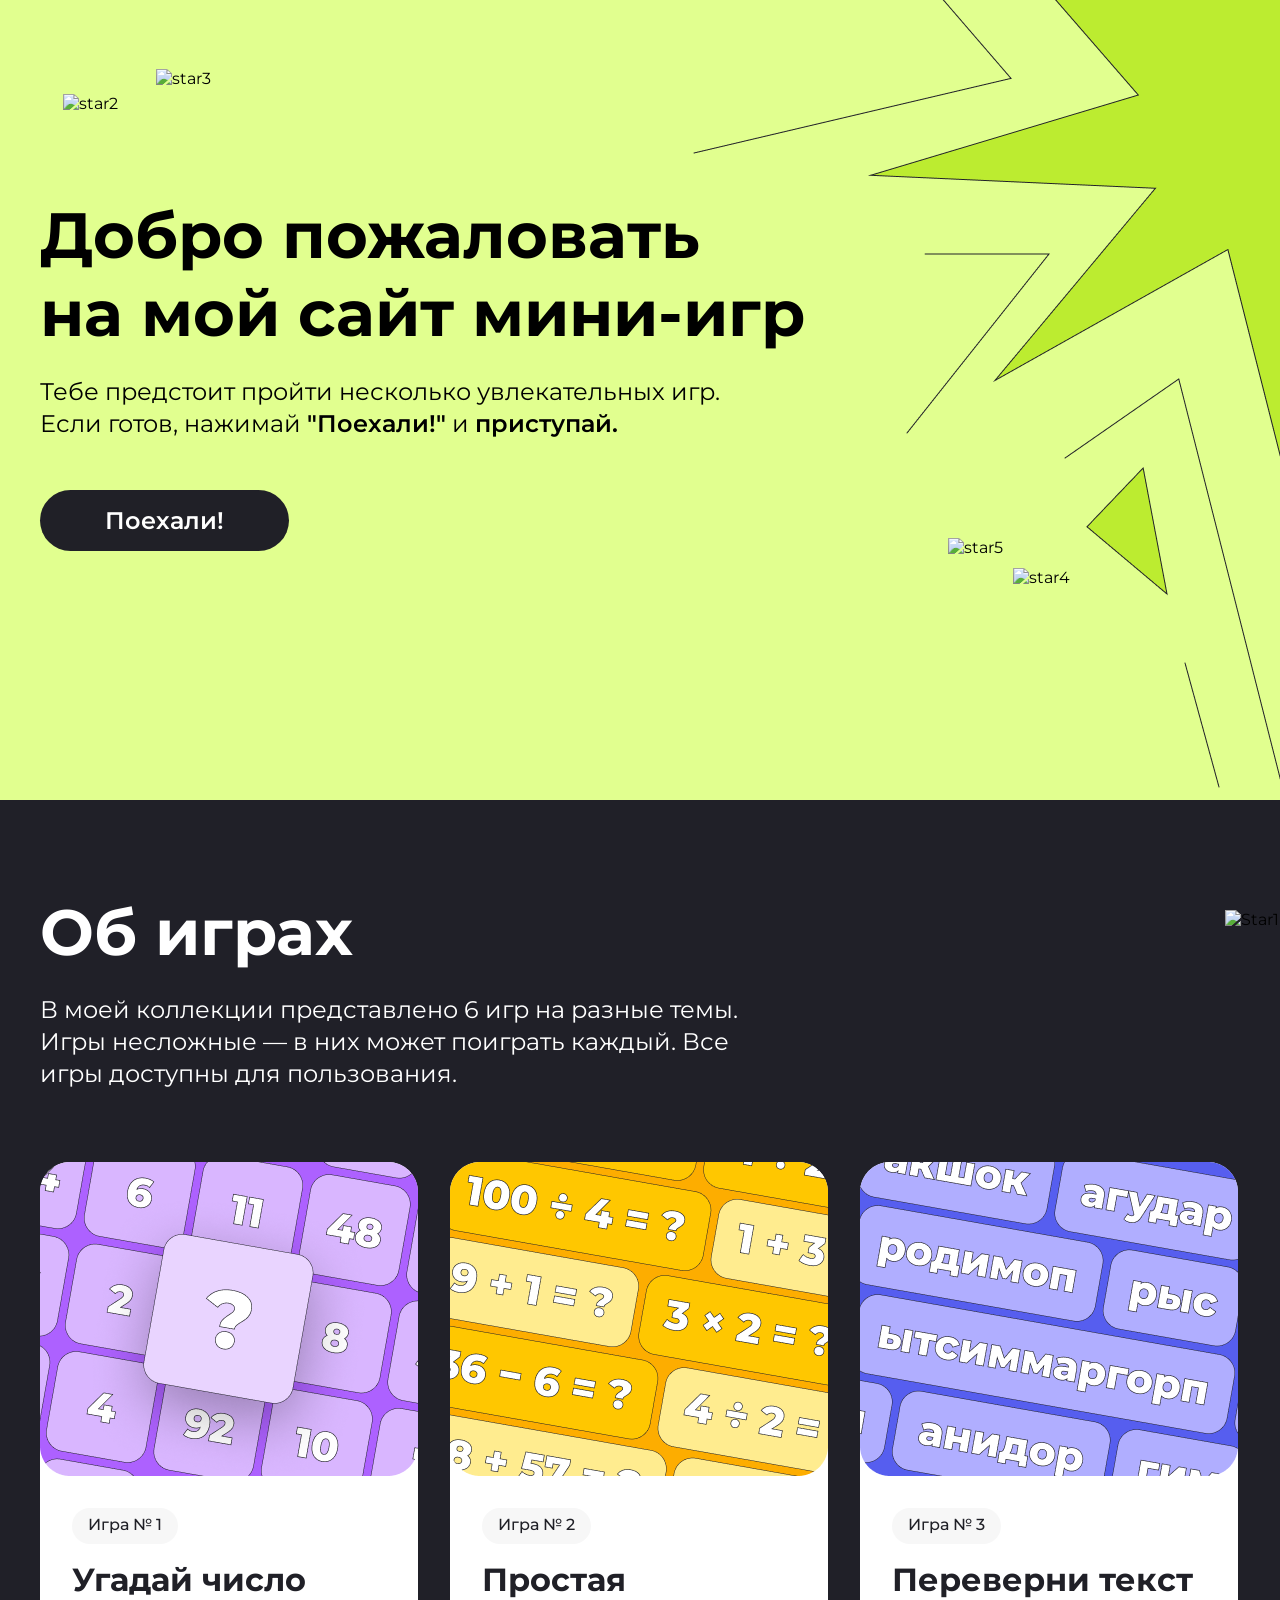
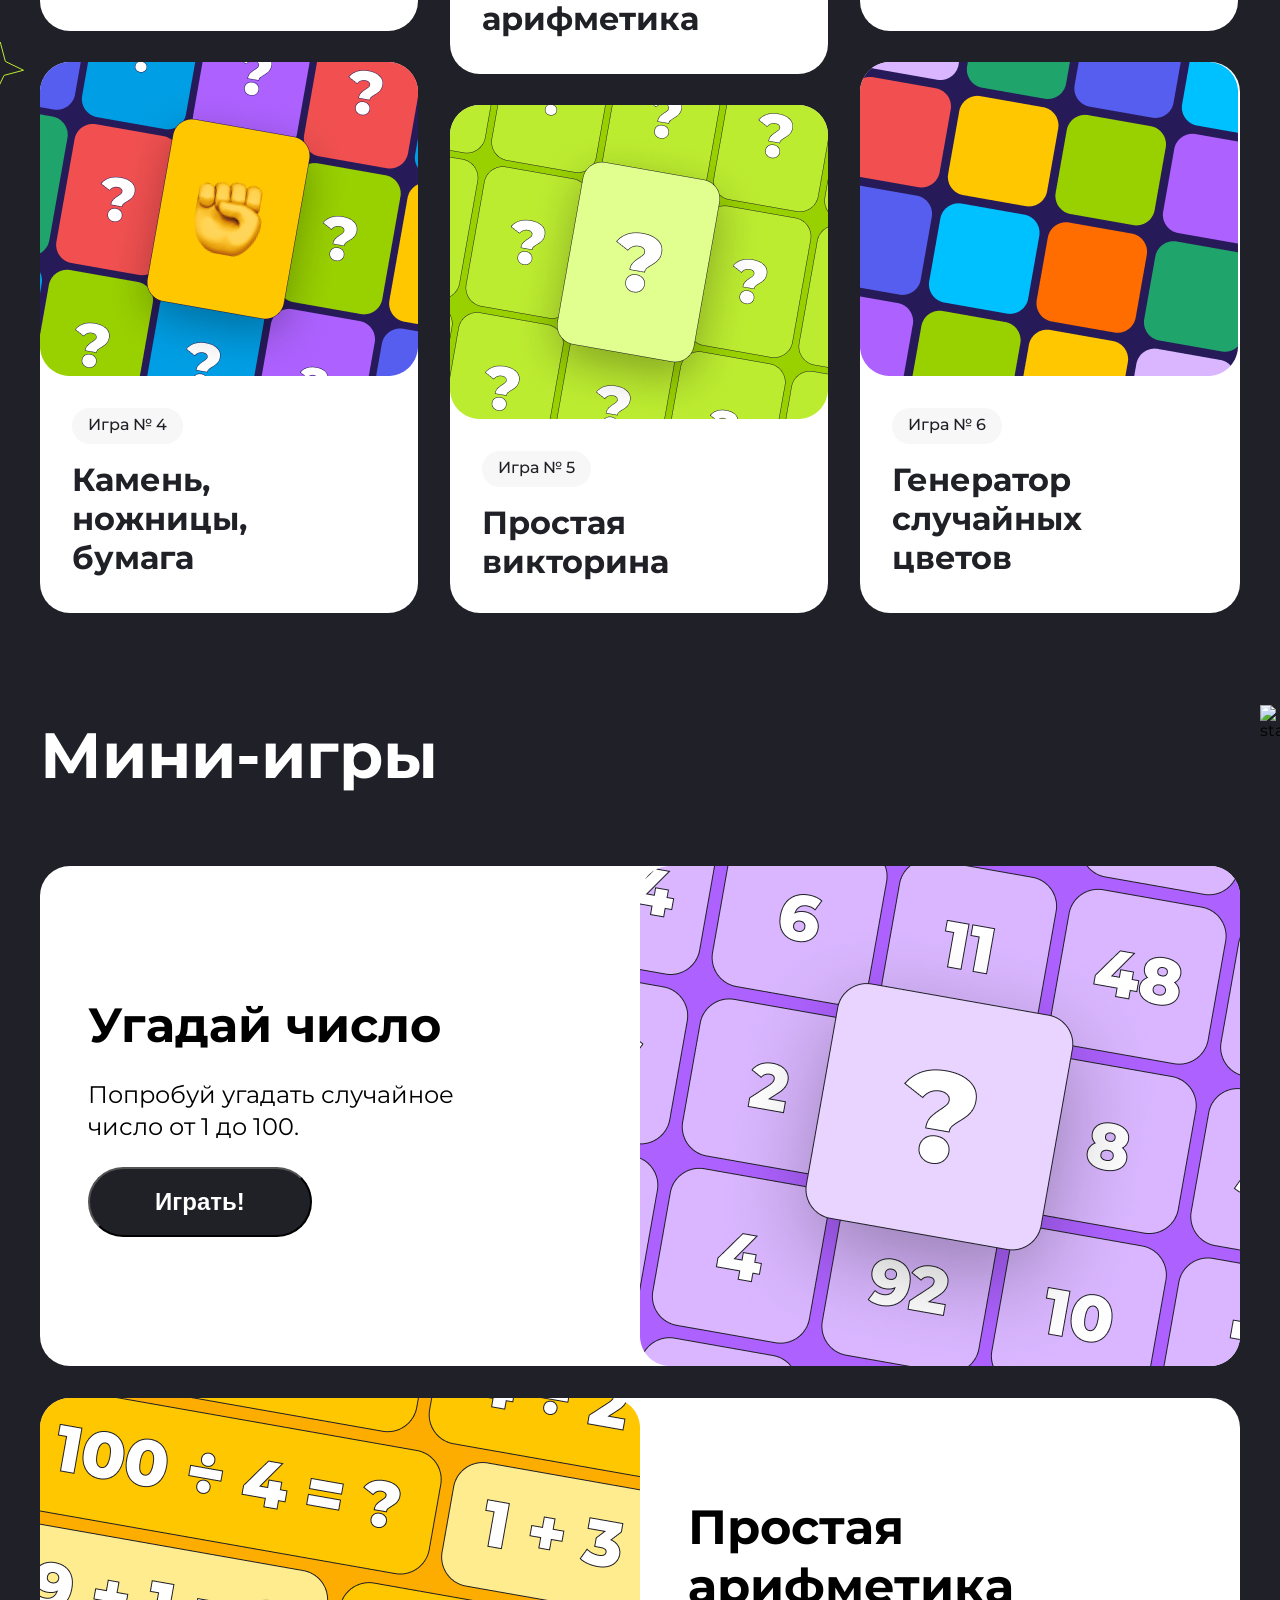
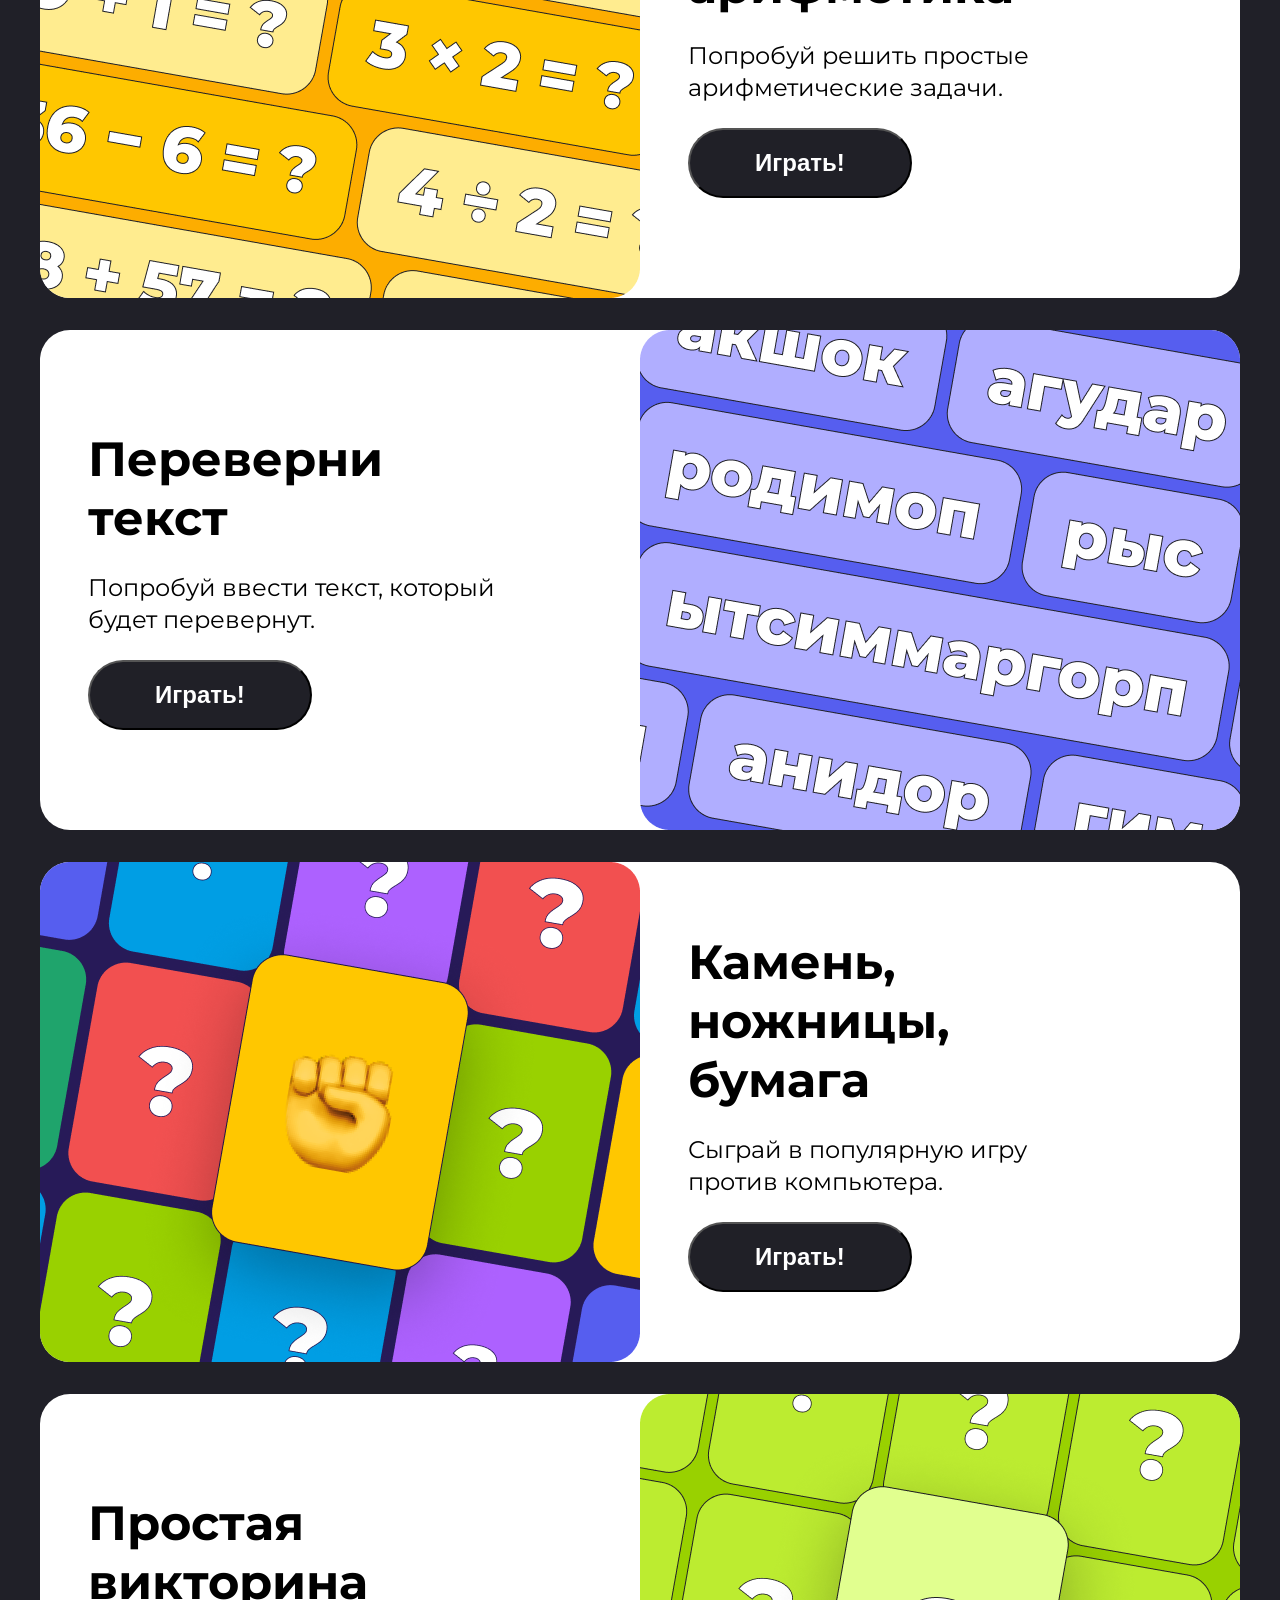
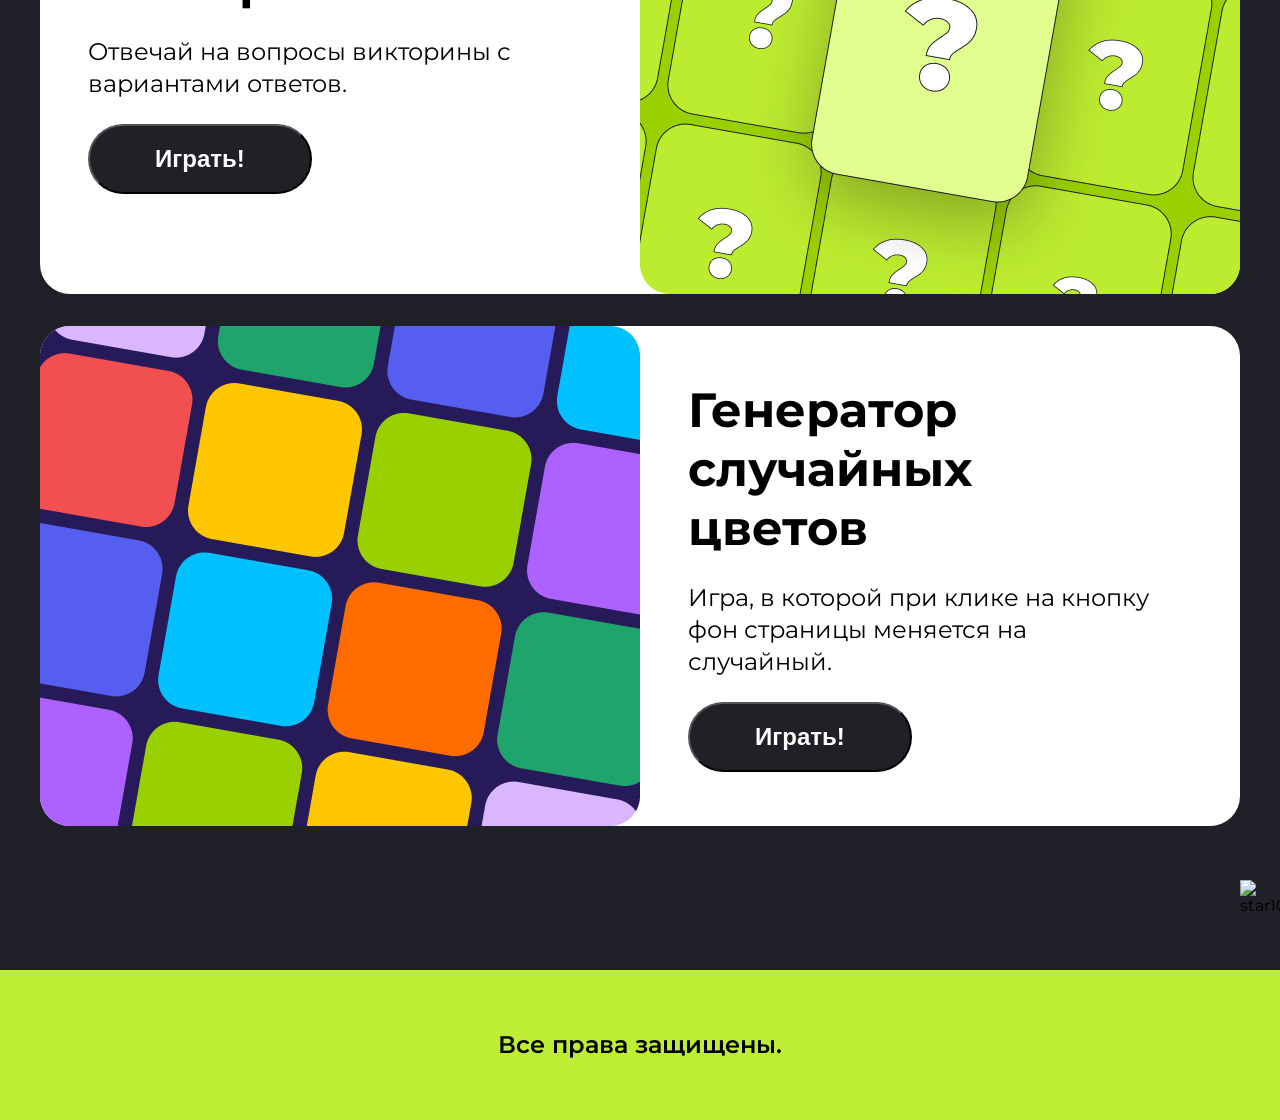
==== commit 1d78c886: "Merge branch 'main' into hwjs-3" ====
--- a/index.html
+++ b/index.html
@@ -12,12 +12,14 @@
 <body>
     <header class="top center">                                    
                     <div class="top__content">
-                         <h1 class="top__title">Добро пожаловать
-                        на мой сайт мини-игр</h1>
-                    <p class="top__text">Тебе предстоит пройти несколько увлекательных игр.
-                        Если готов, нажимай <span class="top__text-span">"Поехали!"</span> и <span class="top__text-span">приступай.</span></p>
-                    <a href="#textblock__title"><button class="top__button">Поехали!</button></a>
-                    </div>                
+                        <div class="top__textblock">
+                             <h1 class="top__title">Добро пожаловать <br>
+                            на мой сайт мини-игр</h1>
+                             <p class="top__text">Тебе предстоит пройти несколько увлекательных игр.
+                            Если готов, нажимай <span class="top__text-span">"Поехали!"</span> и <span class="top__text-span">приступай.</span></p>
+                        </div>
+                        <a href="#textblock__title"><span class="top__link">Поехали!</span></a>
+                    </div>                                    
                     <img class="imgstar2" src="./img/star2.svg" alt="star2"/>               
                     <img class="imgstar3" src="./img/star3.svg" alt="star3"/>            
                     <img class="imgstar5" src="./img/star5.svg" alt="star5"/>
@@ -42,14 +44,14 @@
                  <a href="#block1"><div class="game">
                     <img class="game__image" src="./img/ОбложкаКарточки1.png" alt="ОбложкаКарточки1">                  
                     <div class="game__textbox">
-                        <button class="game__button">Игра № 1</button>
+                        <span class="game__number">Игра № 1</span>
                     <h2 class="game__title">Угадай число</h2>
                     </div>                    
                 </div></a>
                 <a href="#block4"><div class="game">
                     <img class="game__image" src="./img/ОбложкаКарточки4.png" alt="ОбложкаКарточки4">        
                     <div class="game__textbox2">
-                        <button class="game__button">Игра № 4</button>
+                        <span class="game__number">Игра № 4</span>
                     <h2 class="game__title">Камень, ножницы, бумага</h2>
                     </div>
                 </div></a>
@@ -57,15 +59,15 @@
                 <div class="boxduo">
                     <a href="#block2"><div class="game">
                     <img class="game__image" src="./img/ОбложкаКарточки2.png" alt="ОбложкаКарточки2">
-                        <div class="game__textbox2">
-                        <button class="game__button">Игра № 2</button>
+                    <div class="game__textbox2">
+                        <span class="game__number">Игра № 2</span>                
                     <h2 class="game__title">Простая арифметика</h2>
                     </div>
                 </div></a>
                     <a href="#block5"><div class="game">
                     <img class="game__image" src="./img/ОбложкаКарточки5.png" alt="ОбложкаКарточки5">                
                     <div class="game__textbox">
-                        <button class="game__button">Игра № 5</button>
+                        <span class="game__number">Игра № 5</span>
                     <h2 class="game__title">Простая викторина</h2>
                     </div>
                 </div></a>
@@ -74,14 +76,14 @@
                     <a href="#block3"><div class="game">
                     <img class="game__image" src="./img/ОбложкаКарточки3.png" alt="ОбложкаКарточки3">                
                     <div class="game__textbox">
-                        <button class="game__button">Игра № 3</button>
+                        <span class="game__number">Игра № 3</span>
                     <h2 class="game__title">Переверни текст</h2>
                     </div>
                 </div></a>                
                 <a href="#block6"><div class="game">
                     <img class="game__image" src="./img/ОбложкаКарточки6.png" alt="ОбложкаКарточки6">           
                     <div class="game__textbox2">
-                        <button class="game__button">Игра № 6</button>
+                        <span class="game__number">Игра № 6</span>
                     <h2 class="game__title">Генератор случайных цветов</h2>
                     </div>
                 </div></a>
--- a/style.css
+++ b/style.css
@@ -23,10 +23,17 @@
 .top__content {
   padding-top: 196px;
   padding-right: 432px;
-  display: flex;
-  flex-direction: column;
-  justify-content: flex-start;
-  gap: 48px;
+  padding-bottom: 246px;
+  display: flex;
+  flex-direction: column;
+  justify-content: flex-start;
+  gap: 64px;
+}
+.top__textblock {
+  display: flex;
+  flex-direction: column;
+  justify-content: flex-start;
+  gap: 24px;
 }
 .top__title {
   font-weight: 700;
@@ -42,19 +49,19 @@
 .top__text-span {
   font-weight: 600;
 }
-.top__button {
-  padding-top: 16px;
-  padding-bottom: 16px;
-  padding-left: 65px;
-  padding-right: 65px;
-  font-size: 24px;
-  font-weight: 600;
-  line-height: 34px;
-  border-radius: 60px;
-  color: #ffffff;
-  background-color: #202027;
-}
-.top__button:hover {
+.top__link {
+  padding-top: 16px;
+  padding-bottom: 16px;
+  padding-left: 65px;
+  padding-right: 65px;
+  font-size: 24px;
+  font-weight: 600;
+  line-height: 34px;
+  border-radius: 60px;
+  color: #ffffff;
+  background-color: #202027;
+}
+.top__link:hover {
   color: #202027;
   background-color: #ffffff;
 }
@@ -90,6 +97,10 @@
 }
 
 .imgstar1M {
+  position: absolute;
+  top: 0;
+  right: 0;
+  z-index: -1;
   display: none;
 }
 
@@ -147,6 +158,7 @@
 .cards {
   position: relative;
   padding-top: 72px;
+  padding-bottom: 50px;
   display: flex;
   justify-content: center;
   gap: 32px;
@@ -185,7 +197,7 @@
   line-height: 39px;
   color: #202027;
 }
-.game__button {
+.game__number {
   padding-top: 8px;
   padding-bottom: 10px;
   padding-right: 16px;
@@ -194,6 +206,7 @@
   font-size: 16px;
   line-height: 18px;
   border-radius: 52px;
+  color: #202027;
   background-color: #f7f7f7;
   border: none;
 }
@@ -232,6 +245,7 @@
 }
 
 .title {
+  padding-top: 46px;
   padding-bottom: 72px;
   font-weight: 700;
   font-size: 64px;
@@ -240,6 +254,7 @@
 }
 
 .content {
+  padding-bottom: 211px;
   display: flex;
   flex-direction: column;
   justify-content: flex-start;
@@ -502,25 +517,25 @@
 .imgstar7 {
   position: absolute;
   top: 35px;
-  left: 1280px;
+  left: 1260px;
 }
 
 .imgstar6 {
   position: absolute;
-  top: 65px;
-  left: 1330px;
+  top: 75px;
+  left: 1320px;
 }
 
 .imgstar10 {
   position: absolute;
-  top: 3370px;
-  left: 1260px;
+  top: 3410px;
+  left: 1240px;
 }
 
 .imgstar8 {
   position: absolute;
-  top: 2100;
-  left: 1330px;
+  top: 3350px;
+  left: 1320px;
 }
 
 .footer {
@@ -533,7 +548,4 @@
   font-size: 24px;
   line-height: 29px;
   text-align: center;
-}
-
-
-
+}
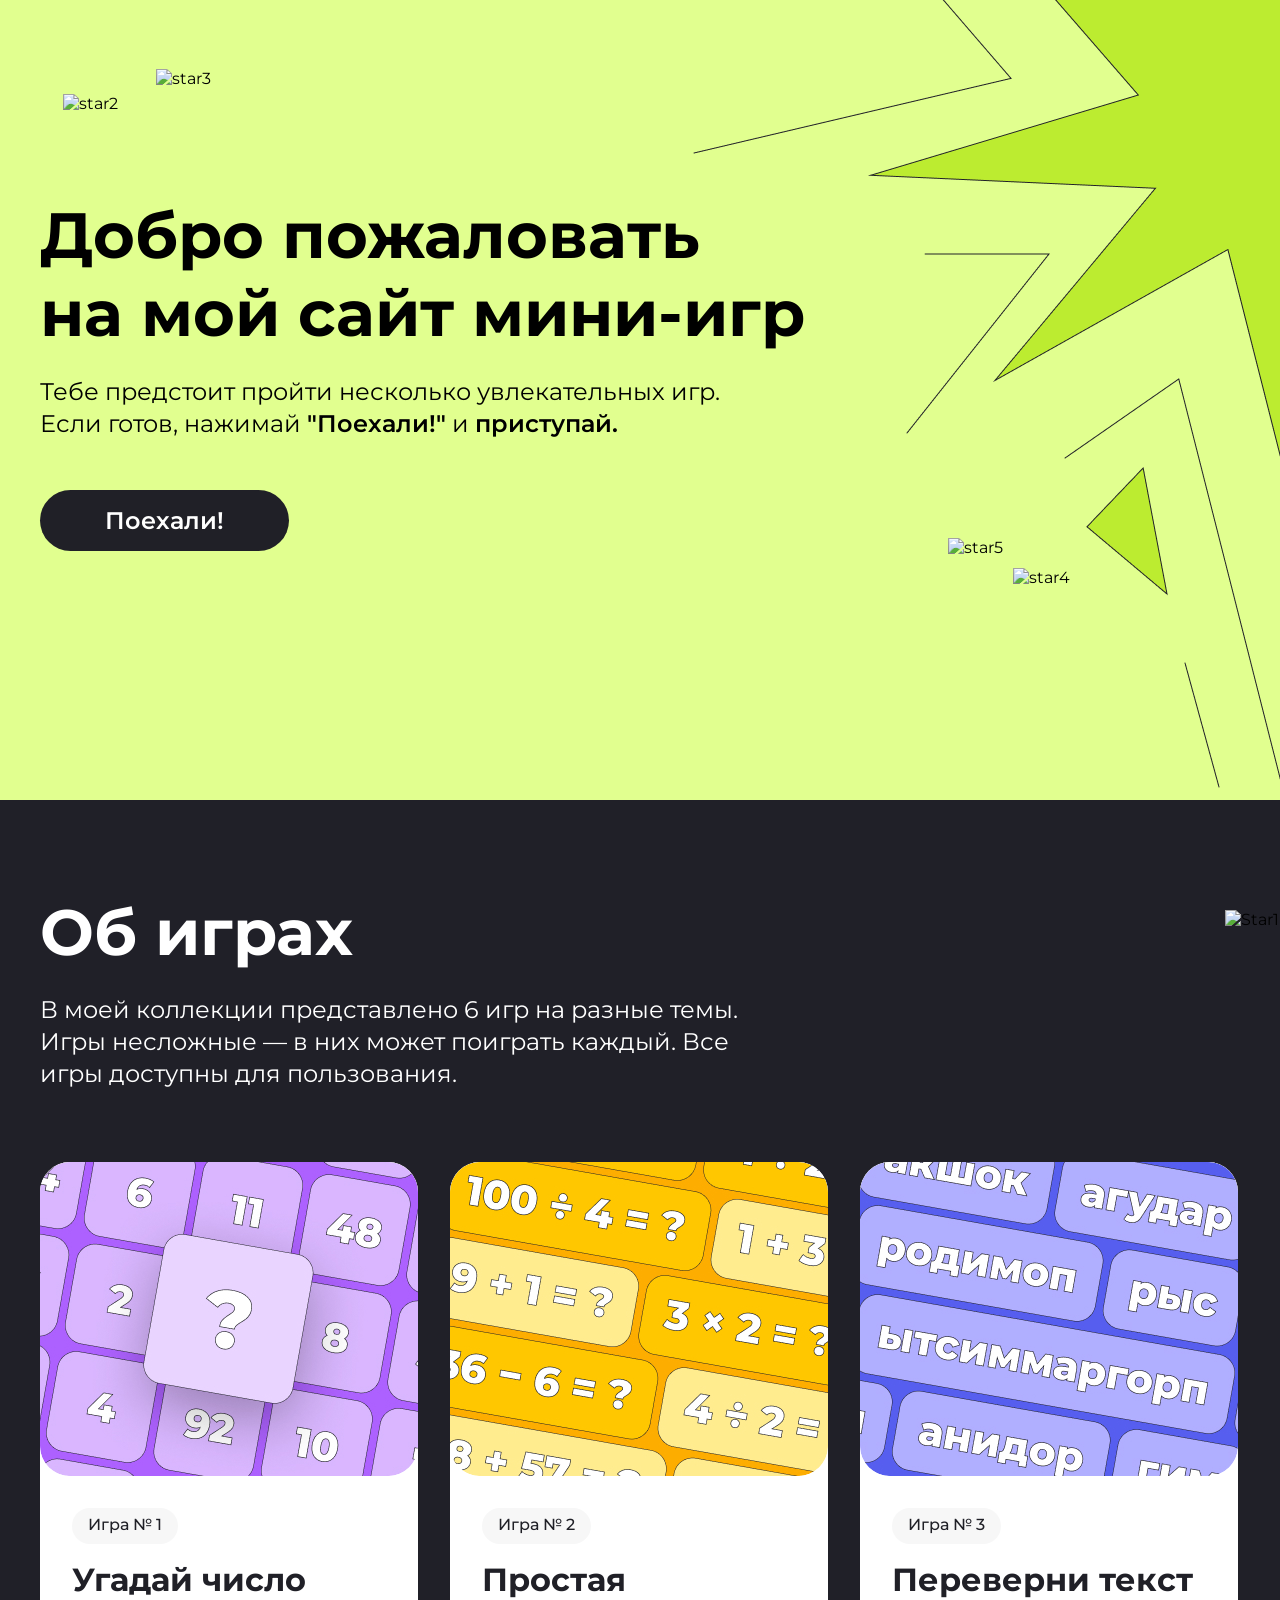
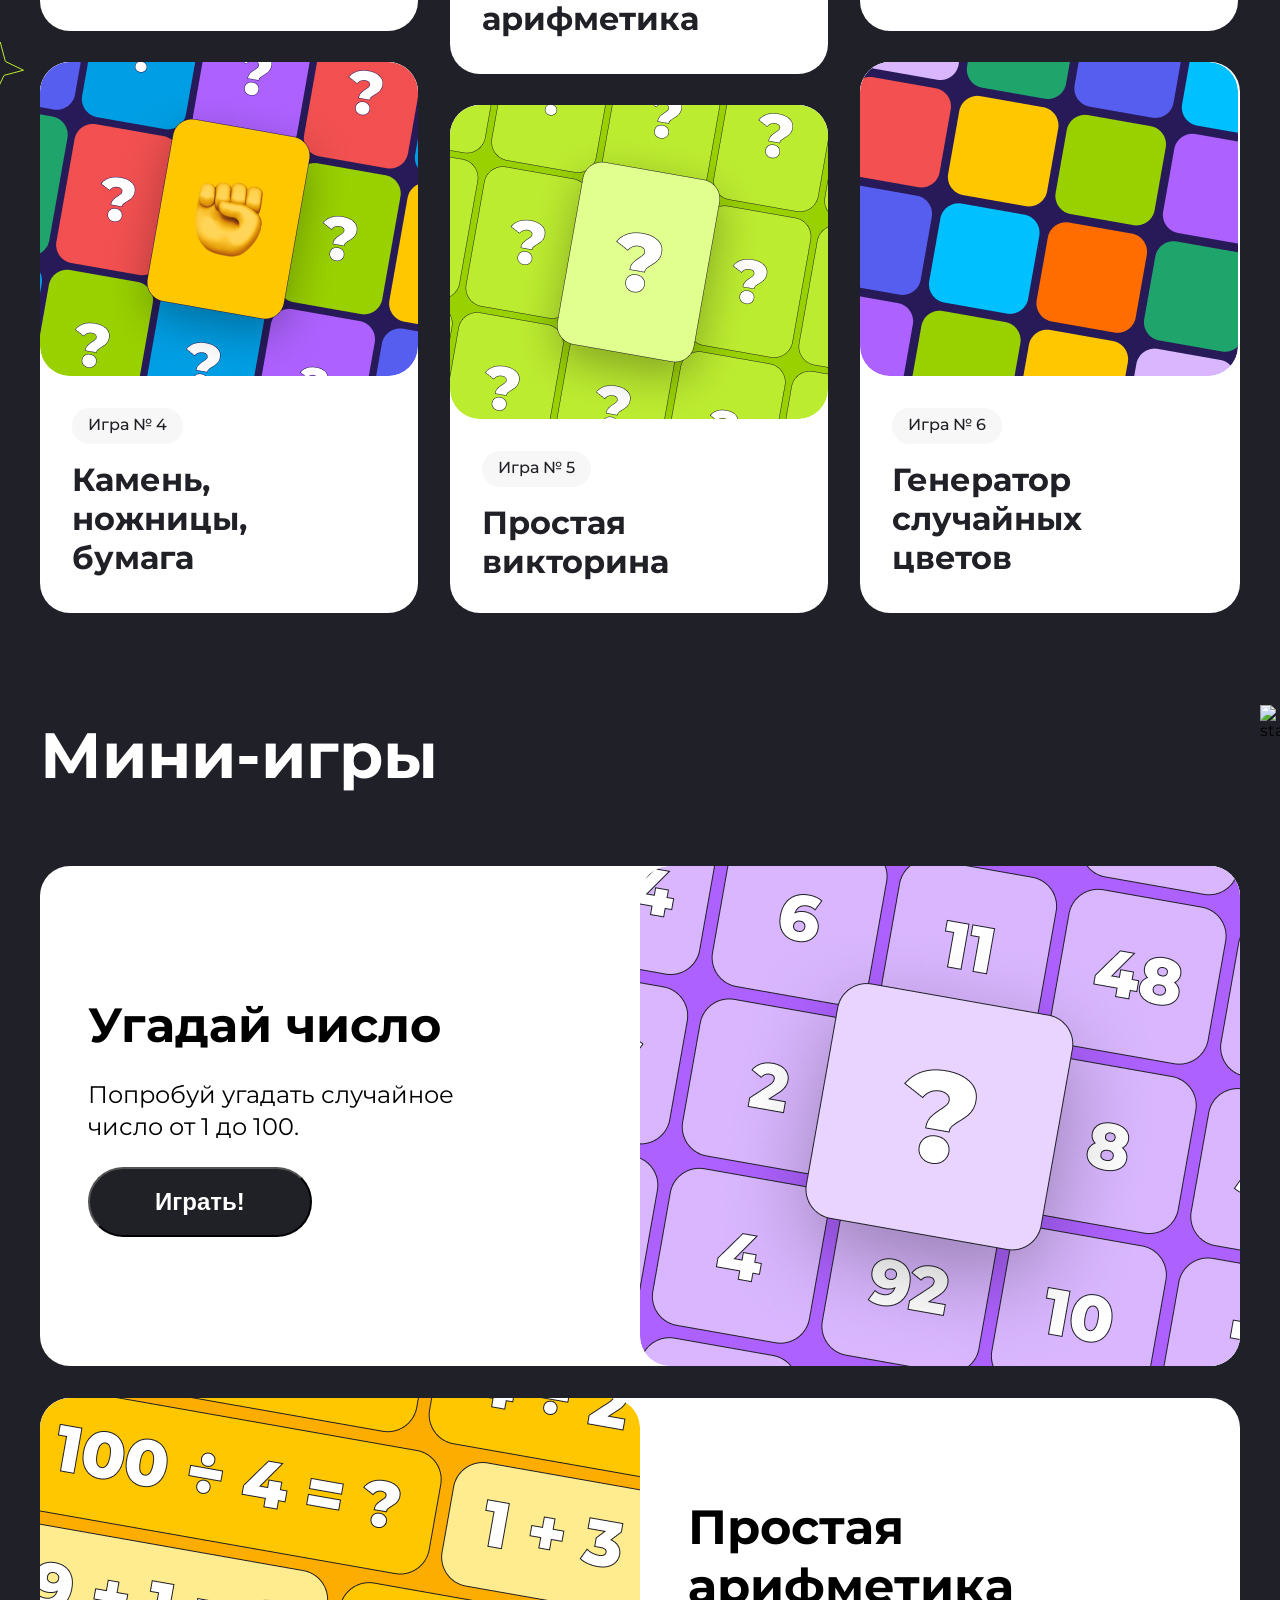
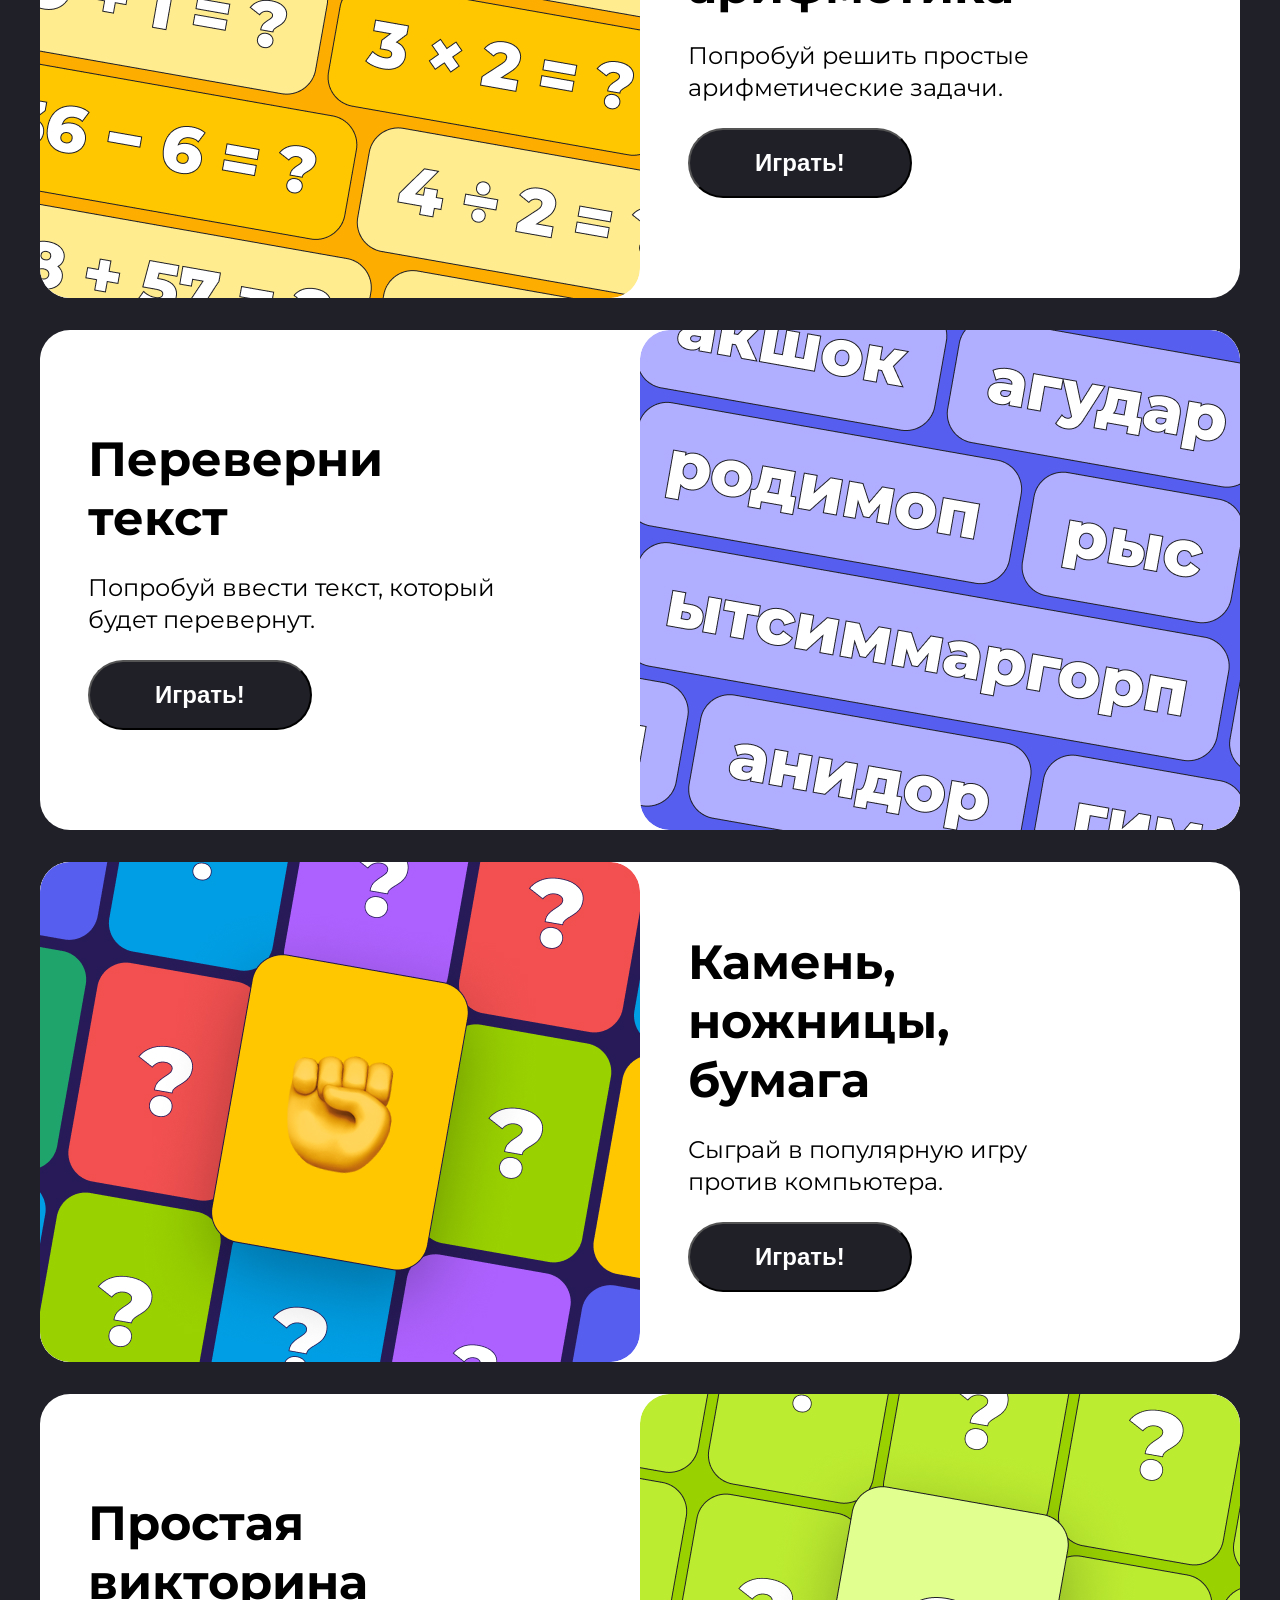
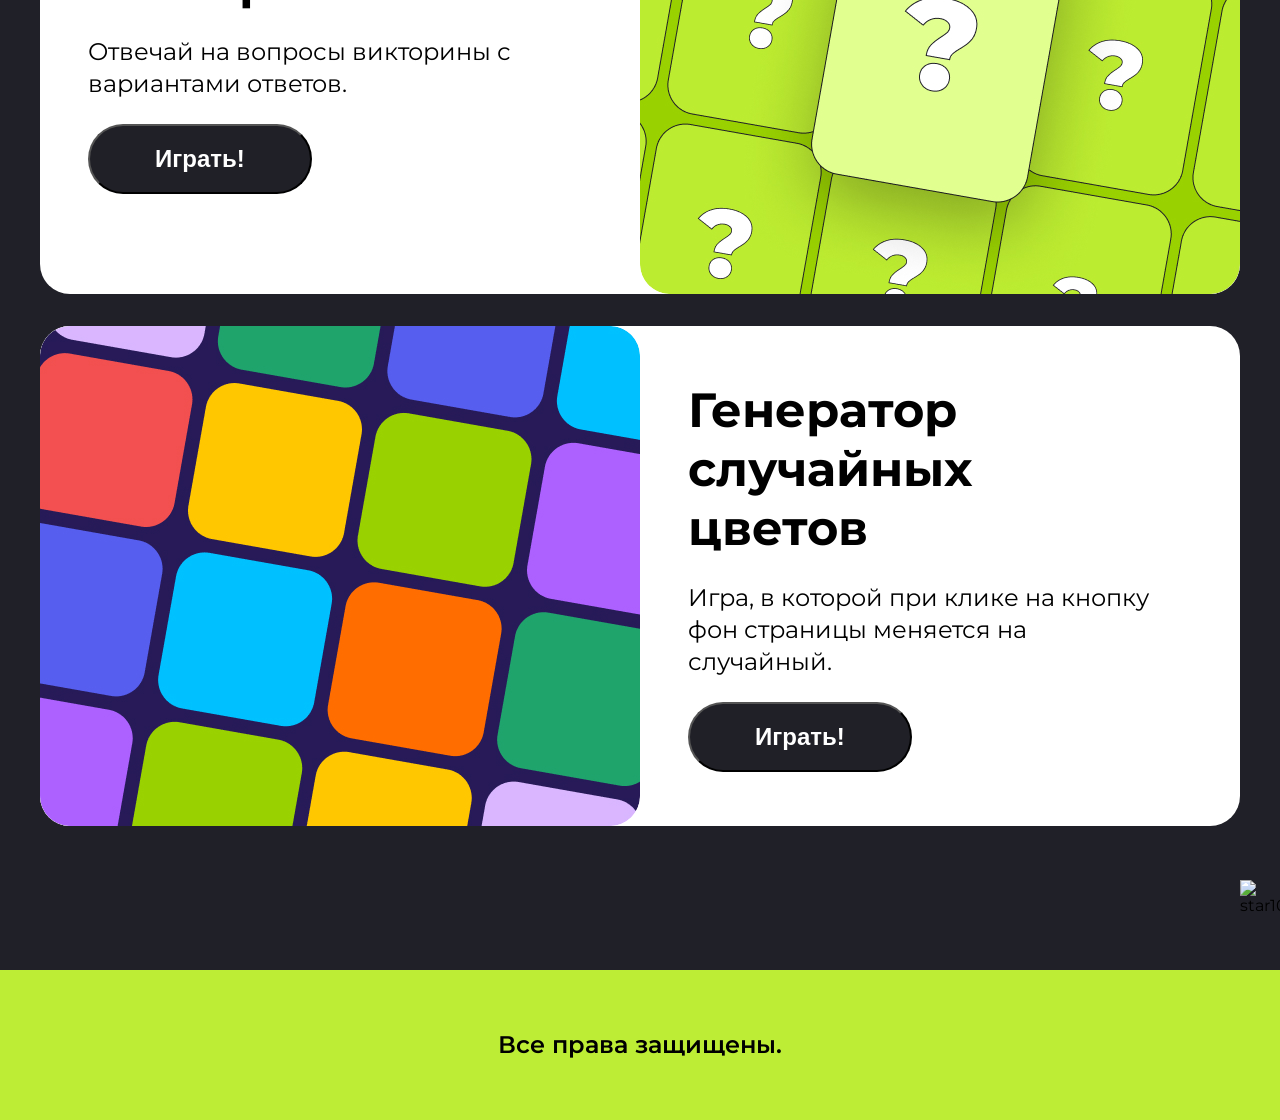
==== commit 0415d5e3: "Merge branch 'main' into hwjs-6" ====
--- a/index.html
+++ b/index.html
@@ -24,12 +24,12 @@
                     <img class="imgstar3" src="./img/star3.svg" alt="star3"/>            
                     <img class="imgstar5" src="./img/star5.svg" alt="star5"/>
                     <img class="imgstar4" src="./img/star4.svg" alt="star4"/>            
-                    <img class="imgbigstar1" src="./img/Group1597880565.png" alt="Group1597880565">
+                    <img class="imgbigstar1" src="./img/bigStar1.png" alt="bigStar1">
                     <img class="imgstar2M" src="./img/Star2M.svg" alt="star2M"/>               
                     <img class="imgstar3M" src="./img/Star3M.svg" alt="star3M"/>            
                     <img class="imgstar5M" src="./img/Star5M.svg" alt="star5M"/>
                     <img class="imgstar4M" src="./img/Star4M.svg" alt="star4M"/>
-                    <img class="imgstar1M" src="./img/VectorM.png" alt="star1M"/>
+                    <img class="imgstar1M" src="./img/bigStar2.png" alt="bigStar2"/>
     </header>
         <section class="aboutgames center">            
                 <div class="textblock">
@@ -42,14 +42,14 @@
             <div class="cards">
                <div class="boxduo">
                  <a href="#block1"><div class="game">
-                    <img class="game__image" src="./img/ОбложкаКарточки1.png" alt="ОбложкаКарточки1">                  
+                    <img class="game__image" src="./img/cardCover1.jpg" alt="cardCover1">                                    
                     <div class="game__textbox">
                         <span class="game__number">Игра № 1</span>
                     <h2 class="game__title">Угадай число</h2>
                     </div>                    
                 </div></a>
                 <a href="#block4"><div class="game">
-                    <img class="game__image" src="./img/ОбложкаКарточки4.png" alt="ОбложкаКарточки4">        
+                    <img class="game__image" src="./img/cardCover4.jpg" alt="cardCover4">                          
                     <div class="game__textbox2">
                         <span class="game__number">Игра № 4</span>
                     <h2 class="game__title">Камень, ножницы, бумага</h2>
@@ -58,14 +58,14 @@
                </div>
                 <div class="boxduo">
                     <a href="#block2"><div class="game">
-                    <img class="game__image" src="./img/ОбложкаКарточки2.png" alt="ОбложкаКарточки2">
+                    <img class="game__image" src="./img/cardCover2.jpg" alt="cardCover2">
                     <div class="game__textbox2">
                         <span class="game__number">Игра № 2</span>                
                     <h2 class="game__title">Простая арифметика</h2>
                     </div>
                 </div></a>
                     <a href="#block5"><div class="game">
-                    <img class="game__image" src="./img/ОбложкаКарточки5.png" alt="ОбложкаКарточки5">                
+                    <img class="game__image" src="./img/cardCover5.jpg" alt="cardCover5">                                   
                     <div class="game__textbox">
                         <span class="game__number">Игра № 5</span>
                     <h2 class="game__title">Простая викторина</h2>
@@ -74,14 +74,14 @@
                 </div>
                 <div class="boxduo">
                     <a href="#block3"><div class="game">
-                    <img class="game__image" src="./img/ОбложкаКарточки3.png" alt="ОбложкаКарточки3">                
+                    <img class="game__image" src="./img/cardCover3.jpg" alt="cardCover3">                                   
                     <div class="game__textbox">
                         <span class="game__number">Игра № 3</span>
                     <h2 class="game__title">Переверни текст</h2>
                     </div>
                 </div></a>                
                 <a href="#block6"><div class="game">
-                    <img class="game__image" src="./img/ОбложкаКарточки6.png" alt="ОбложкаКарточки6">           
+                    <img class="game__image" src="./img/cardCover6.jpg" alt="cardCover6">                               
                     <div class="game__textbox2">
                         <span class="game__number">Игра № 6</span>
                     <h2 class="game__title">Генератор случайных цветов</h2>
@@ -99,16 +99,16 @@
                 <div class="block1__box1">
                     <h2 class="block1__title">Угадай число</h2>
                     <p class="block1__description">Попробуй угадать случайное число от 1 до 100.</p>
-                    <button class="block1__button">Играть!</button>
+                    <button class="block1__button" onclick="(game1());">Играть!</button>
                 </div>
-                <img class="imageMG" src="./img/ОбложкаКарточкиГ1.png" alt="ОбложкаКарточкиГ1">
+                <img class="imageMG" src="./img/cardCoverG1.jpg" alt="cardCoverG1">
             </div>
             <div id="block2" class="block2">
-                <img class="imageMG" src="./img/ОбложкаКарточкиГ2.png" alt="ОбложкаКарточкиГ2">
+                <img class="imageMG" src="./img/cardCoverG2.jpg" alt="cardCoverG2">
                 <div class="block2__box2">
                     <h2 class="block2__title">Простая арифметика</h2>
                     <p class="block2__description">Попробуй решить простые арифметические задачи.</p>
-                    <button class="block2__button">Играть!</button>
+                    <button class="block2__button" onclick="(askQuestion());">Играть!</button>
                 </div>                
             </div>
             <div id="block3" class="block3">
@@ -117,10 +117,10 @@
                     <p class="block3__description">Попробуй ввести текст, который будет перевернут.</p>
                     <button class="block3__button">Играть!</button>
                 </div>
-                <img class="imageMG" src="./img/ОбложкаКарточкиГ3.png" alt="ОбложкаКарточкиГ3">
+                <img class="imageMG" src="./img/cardCoverG3.jpg" alt="cardCoverG3">
             </div>
             <div id="block4" class="block4">
-                <img class="imageMG" src="./img/ОбложкаКарточкиГ4.png" alt="ОбложкаКарточкиГ4">
+                <img class="imageMG" src="./img/cardCoverG4.jpg" alt="cardCoverG4">
                 <div class="block4__box4">
                     <h2 class="block4__title">Камень, ножницы, бумага</h2>
                     <p class="block4__description">Сыграй в популярную игру против компьютера.</p>
@@ -133,10 +133,10 @@
                     <p class="block5__description">Отвечай на вопросы викторины с вариантами ответов.</p>
                     <button class="block5__button">Играть!</button>
                 </div>
-                <img class="imageMG" src="./img/ОбложкаКарточкиГ5.png" alt="ОбложкаКарточкиГ5">
+                <img class="imageMG" src="./img/cardCoverG5.jpg" alt="cardCoverG5">
             </div>
             <div id="block6" class="block6">
-                <img class="imageMG" src="./img/ОбложкаКарточкиГ6.png" alt="ОбложкаКарточкиГ6">
+                <img class="imageMG" src="./img/cardCoverG6.jpg" alt="cardCoverG6">
                 <div class="block6__box6">
                     <h2 class="block6__title">Генератор случайных цветов</h2>
                     <p class="block6__description">Игра, в которой при клике на кнопку фон страницы меняется на случайный.</p>
@@ -151,6 +151,8 @@
         </section>        
         <footer class="footer center">
             <p class="footer__text">Все права защищены.</p>
-        </footer>    
+        </footer>
+        <script src="g1.js"></script>
+        <script src="g2.js"></script>    
 </body>
 </html>
--- a/style.css
+++ b/style.css
@@ -18,7 +18,7 @@
 
 .top {
   height: 800px;
-  background-image: url(img/Rectangle\ 111002150.jpg);
+  background-image: url(img/imgCover1.jpg);
 }
 .top__content {
   padding-top: 196px;
@@ -123,7 +123,7 @@
 .aboutgames {
   position: relative;
   height: 1470px;
-  background-image: url(img/Rectangle\ 111002149.jpg);
+  background-image: url(img/imgCover2.jpg);
 }
 
 .textblock {
@@ -190,6 +190,10 @@
   margin-right: 32px;
   margin-top: 32px;
   margin-bottom: 32px;
+}
+.game__image {
+  border-radius: 30px;
+  background-color: #202027;
 }
 .game__title {
   font-weight: 700;
@@ -241,7 +245,7 @@
 .minigames {
   position: relative;
   height: 3500px;
-  background-image: url(img/Rectangle\ 111002146.jpg);
+  background-image: url(img/imgCover3.jpg);
 }
 
 .title {
@@ -254,7 +258,6 @@
 }
 
 .content {
-  padding-bottom: 211px;
   display: flex;
   flex-direction: column;
   justify-content: flex-start;
@@ -514,6 +517,11 @@
   background-color: #ffffff;
 }
 
+.imageMG {
+  border-radius: 30px;
+  background-color: #202027;
+}
+
 .imgstar7 {
   position: absolute;
   top: 35px;
@@ -540,12 +548,11 @@
 
 .footer {
   height: 150px;
-  background-image: url(img/Rectangle\ 111002148.jpg);
+  background-image: url(img/imgCover4.jpg);
 }
 .footer__text {
   padding-top: 60px;
   font-weight: 600;
   font-size: 24px;
   line-height: 29px;
-  text-align: center;
-}+  text-align: center;
